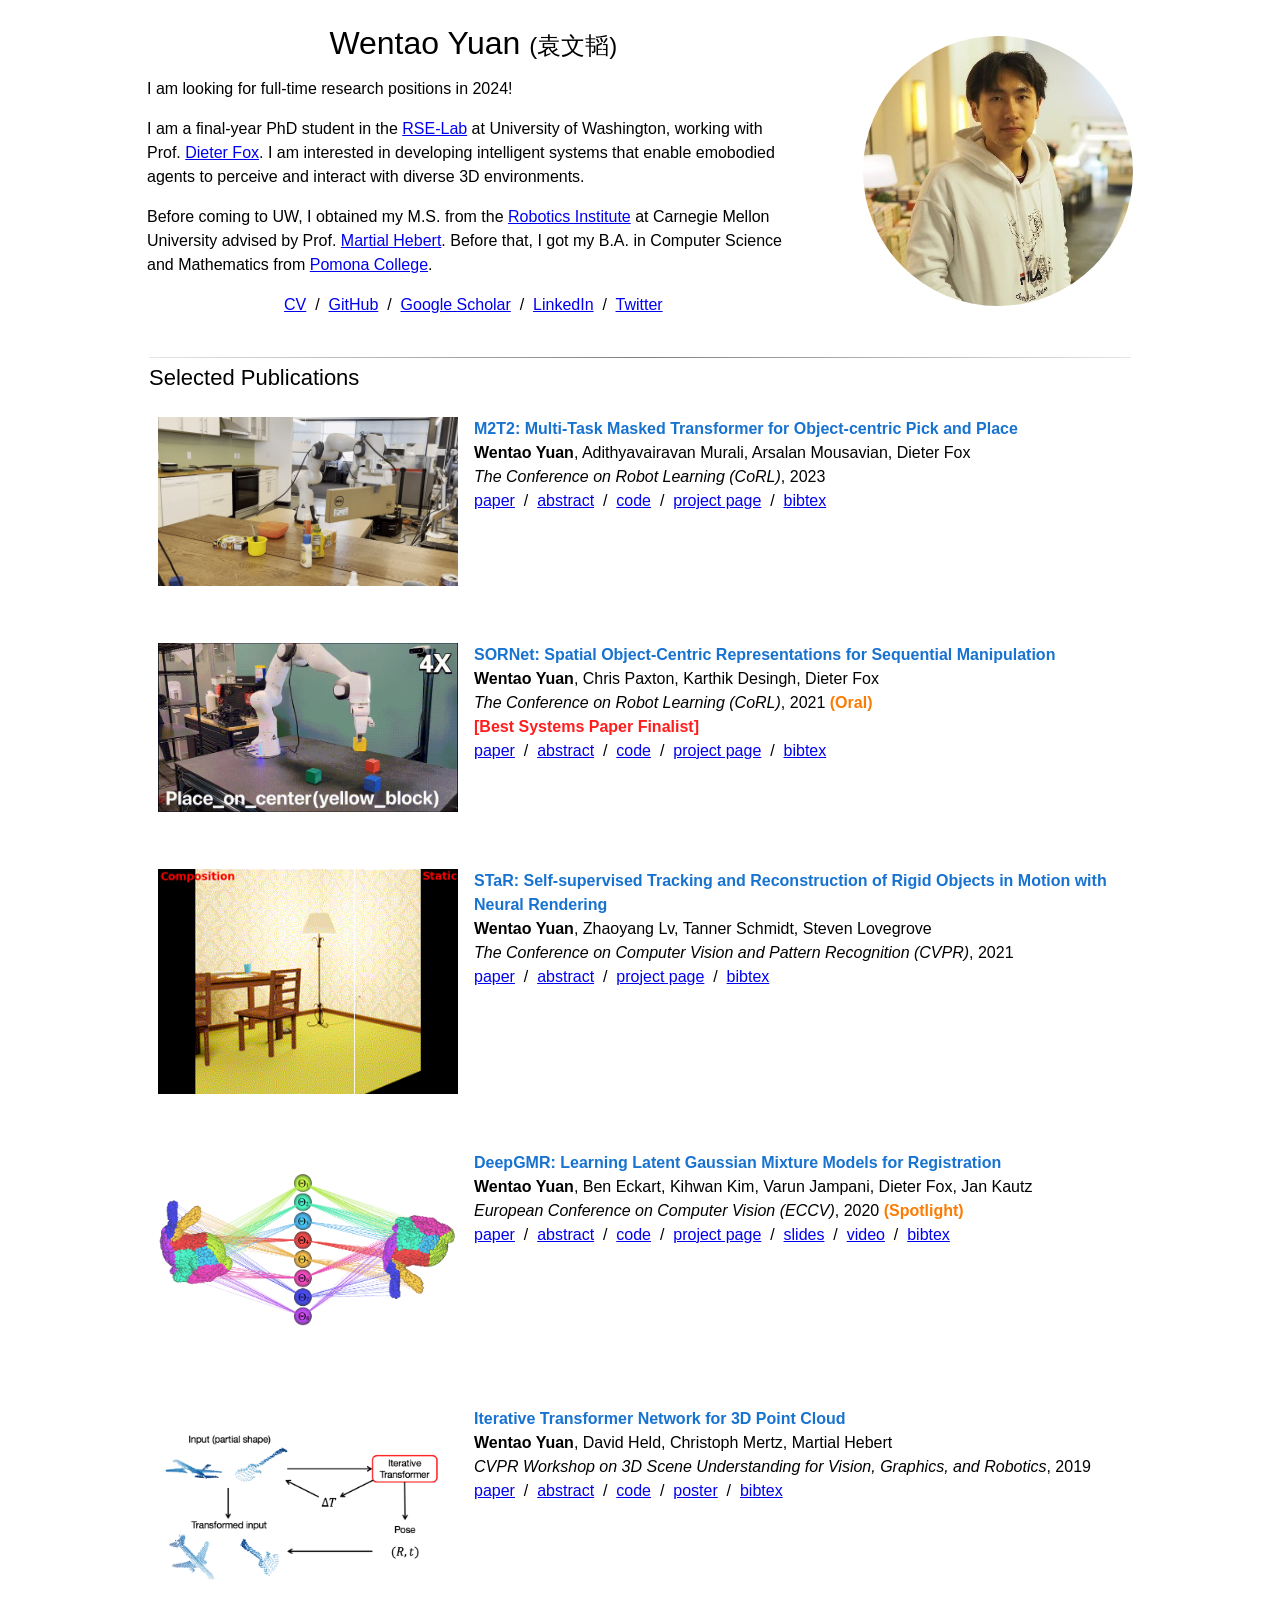
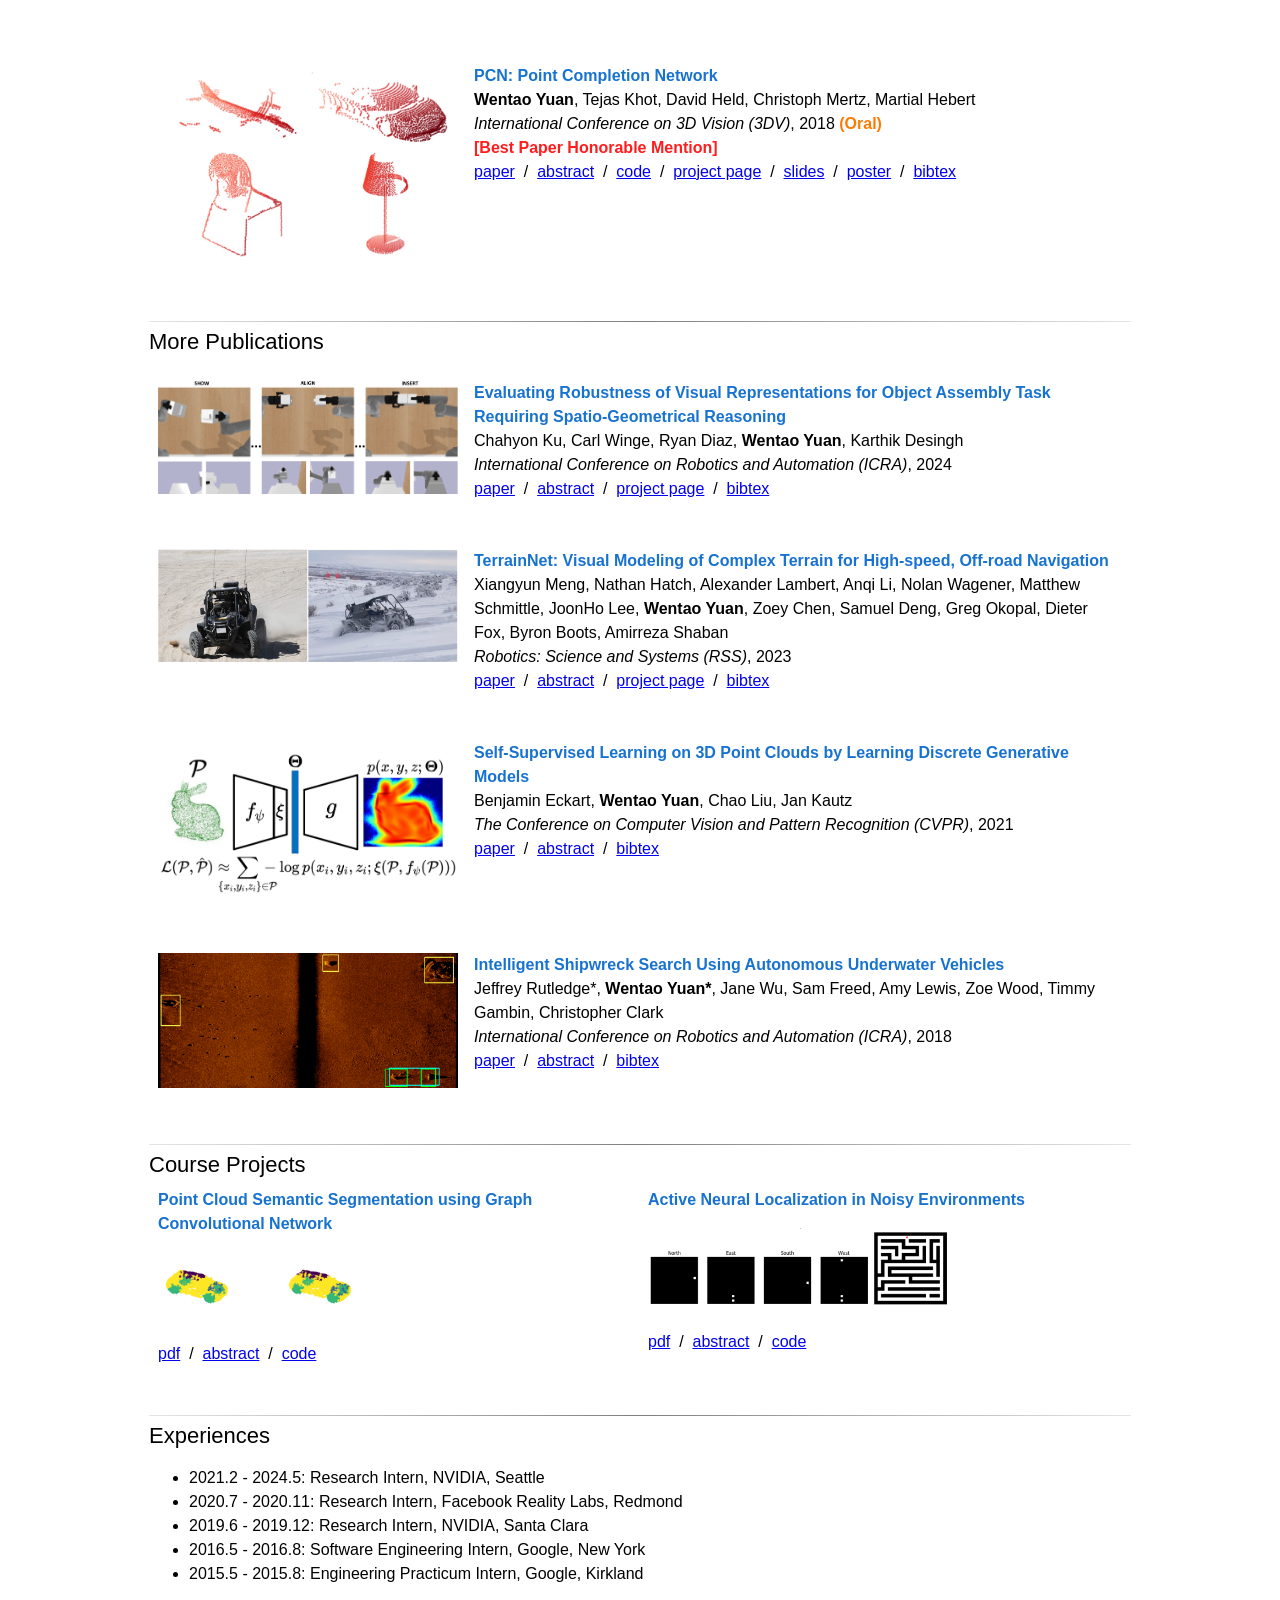
==== index.html @ 0fbdd5db "Add TerrainNet and ICRA 2024 paper. Update CV." ====
<!DOCTYPE html>

<!-- Global site tag (gtag.js) - Google Analytics -->
<script async src="https://www.googletagmanager.com/gtag/js?id=UA-120436611-3"></script>
<script>
  window.dataLayer = window.dataLayer || [];
  function gtag(){dataLayer.push(arguments);}
  gtag('js', new Date());

  gtag('config', 'UA-120436611-3');
</script>

<html>
  <script type="text/javascript" src="scripts/hideblock.js"></script>
  <head>
    <title>Wentao Yuan (&#34945;&#25991;&#38892;)</title>
    <link rel="stylesheet" type="text/css" href="style.css">
  </head>

  <body>
    <table width="100%" align="center" border="0" cellspacing="0" cellpadding="20">
      <tr>
        <td width=60%" align="left" valign="middle">
          <p align="center">
            <name>Wentao Yuan </name><cname>(&#34945;&#25991;&#38892;)</cname>
          </p>
          <p>I am looking for full-time research positions in 2024!</p>
          <p>I am a final-year PhD student in the <a href="https://rse-lab.cs.washington.edu">RSE-Lab</a> at University of Washington, working with Prof. <a href="https://homes.cs.washington.edu/~fox">Dieter Fox</a>. I am interested in developing intelligent systems that enable emobodied agents to perceive and interact with diverse 3D environments.</p>
          <p>Before coming to UW, I obtained my M.S. from the <a href="https://ri.cmu.edu">Robotics Institute</a> at Carnegie Mellon University advised by Prof. <a href="https://cs.cmu.edu/~hebert">Martial Hebert</a>. Before that, I got my B.A. in Computer Science and Mathematics from <a href="https://www.pomona.edu">Pomona College</a>.</p>
          <p align=center>
            <a href="documents/CV.pdf">CV</a> &nbsp/&nbsp
            <a href="https://github.com/wentaoyuan">GitHub</a> &nbsp/&nbsp
            <a href="https://scholar.google.com/citations?user=PZZZG6YAAAAJ&hl=en">Google Scholar</a> &nbsp/&nbsp
            <a href="https://linkedin.com/in/wentaoyuan">LinkedIn</a> &nbsp/&nbsp
            <a href="https://twitter.com/TonyWentaoYuan">Twitter</a>
          </p>
        </td>
        <td width="30%" align="right" class="image_container">
          <img src="images/profile.jpg" class="headshot" width=270>
          <!-- onmouseover="this.src='images/profile1.jpg';" onmouseout="this.src='images/profile0.jpg';" -->
        </td>
      </tr>
    </table>

    <table width="100%" align="center">
      <tr>
        <td>
          <hr>
          <heading>Selected Publications</heading>
          <table>
            <tr>
              <td width="25%" valign="top">
                <p><img src="images/m2t2.gif" width="300"></p>
              </td>
              <td width="75%" valign="top">
                <p>
                <papertitle>M2T2: Multi-Task Masked Transformer for Object-centric Pick and Place</papertitle><br>
                <strong>Wentao Yuan</strong>, Adithyavairavan Murali, Arsalan Mousavian, Dieter Fox<br>
                <em>The Conference on Robot Learning (CoRL)</em>, 2023<br>
                <a href="https://arxiv.org/abs/2311.00926">paper</a> &nbsp/&nbsp
                <a href="javascript:toggleblock('corl2023m2t2Abs')">abstract</a> &nbsp/&nbsp
                <a href="https://github.com/NVlabs/M2T2">code</a> &nbsp/&nbsp
                <a href="https://m2-t2.github.io">project page</a> &nbsp/&nbsp
                <a href="javascript:toggleblock('corl2023m2t2Bib')">bibtex</a>
                </p>
                <p><em id="corl2023m2t2Abs">
                  With the advent of large language models and large-scale robotic datasets, there has been tremendous progress in high-level decision-making for object manipulation. These generic models are able to interpret complex tasks using language commands, but they often have difficulties generalizing to out-of-distribution objects due to the inability of low-level action primitives. In contrast, existing task-specific models excel in low-level manipulation of unknown objects, but only work for a single type of action. To bridge this gap, we present M2T2, a single model that supplies different types of low-level actions that work robustly on arbitrary objects in cluttered scenes. M2T2 is a transformer model which reasons about contact points and predicts valid gripper poses for different action modes given a raw point cloud of the scene. Trained on a large-scale synthetic dataset with 128K scenes, M2T2 achieves zero-shot sim2real transfer on the real robot, outperforming the baseline system with state-of-the-art task-specific models by about 19% in overall performance and 37.5% in challenging scenes where the object needs to be re-oriented for collision-free placement. M2T2 also achieves state-of-the-art results on a subset of language conditioned tasks in RLBench.
                </em></p>
                <pre id="corl2023m2t2Bib">
                  @inproceedings{yuan2023m2t2,
                    title={M2T2: Multi-Task Masked Transformer for Object-centric Pick and Place},
                    author={Yuan, Wentao and Murali, Adithyavairavan and Mousavian, Arsalan and Fox, Dieter},
                    booktitle={7th Annual Conference on Robot Learning},
                    year={2023}
                  }
                </pre>
              </td>
              <script language="javascript" type="text/javascript" xml:space="preserve">
                hideblock('corl2023m2t2Abs');
                hideblock('corl2023m2t2Bib');
              </script>
            </tr>
          </table>
          <table>
            <tr>
              <td width="25%" valign="top">
                <p><img src="images/sornet.gif" width="300"></p>
              </td>
              <td width="75%" valign="top">
                <p>
                <papertitle>SORNet: Spatial Object-Centric Representations for Sequential Manipulation</papertitle><br>
                <strong>Wentao Yuan</strong>, Chris Paxton, Karthik Desingh, Dieter Fox<br>
                <em>The Conference on Robot Learning (CoRL)</em>, 2021 <highlight1>(Oral)</highlight1><br>
                <highlight2>[Best Systems Paper Finalist]</highlight2><br>
                <a href="https://arxiv.org/abs/2109.03891">paper</a> &nbsp/&nbsp
                <a href="javascript:toggleblock('corl2021sornetAbs')">abstract</a> &nbsp/&nbsp
                <a href="https://github.com/wentaoyuan/sornet">code</a> &nbsp/&nbsp
                <a href="https://wentaoyuan.github.io/sornet">project page</a> &nbsp/&nbsp
                <a href="javascript:toggleblock('corl2021sornetBib')">bibtex</a>
                </p>
                <p><em id="corl2021sornetAbs">
                  Sequential manipulation tasks require a robot to perceive the state of an environment and plan a sequence of actions leading to a desired goal state, where the ability to reason about spatial relationships among object entities from raw sensor inputs is crucial. Prior works relying on explicit state estimation or end-to-end learning struggle with novel objects. 
                </em></p>
                <pre id="corl2021sornetBib">
                  @inproceedings{yuan2021sornet,
                    title={SORNet: Spatial Object-Centric Representations for Sequential Manipulation},
                    author={Wentao Yuan and Chris Paxton and Karthik Desingh and Dieter Fox},
                    booktitle={5th Annual Conference on Robot Learning},
                    year={2021},
                    url={https://openreview.net/forum?id=mOLu2rODIJF}
                  }
                </pre>
              </td>
              <script language="javascript" type="text/javascript" xml:space="preserve">
                hideblock('corl2021sornetAbs');
                hideblock('corl2021sornetBib');
              </script>
            </tr>
          </table>
          <table>
            <tr>
              <td width="25%" valign="top">
                <p><img src="images/star.gif" width="300"></p>
              </td>
              <td width="75%" valign="top">
                <p>
                <papertitle>STaR: Self-supervised Tracking and Reconstruction of Rigid Objects in Motion with Neural Rendering</papertitle><br>
                <strong>Wentao Yuan</strong>, Zhaoyang Lv, Tanner Schmidt, Steven Lovegrove<br>
                <em>The Conference on Computer Vision and Pattern Recognition (CVPR)</em>, 2021<br>
                <a href="https://arxiv.org/abs/2101.01602">paper</a> &nbsp/&nbsp
                <a href="javascript:toggleblock('cvpr2021starAbs')">abstract</a> &nbsp/&nbsp
                <a href="https://wentaoyuan.github.io/star">project page</a> &nbsp/&nbsp
                <a href="javascript:toggleblock('cvpr2021starBib')">bibtex</a>
                </p>
                <p><em id="cvpr2021starAbs">
                  We present STaR, a novel method that performs Self-supervised Tracking and Reconstruction of dynamic scenes with rigid motion from multi-view RGB videos without any manual annotation. Recent work has shown that neural networks are surprisingly effective at the task of compressing many views of a scene into a learned function which maps from a viewing ray to an observed radiance value via volume rendering. Unfortunately, these methods lose all their predictive power once any object in the scene has moved. In this work, we explicitly model rigid motion of objects in the context of neural representations of radiance fields. We show that without any additional human specified supervision, we can reconstruct a dynamic scene with a single rigid object in motion by simultaneously decomposing it into its two constituent parts and encoding each with its own neural representation. We achieve this by jointly optimizing the parameters of two neural radiance fields and a set of rigid poses which align the two fields at each frame. On both synthetic and real world datasets, we demonstrate that our method can render photorealistic novel views, where novelty is measured on both spatial and temporal axes. Our factored representation furthermore enables animation of unseen object motion.
                </em></p>
                <pre id="cvpr2021starBib">
                  @inproceedings{yuan2021star,
                    title={STaR: Self-supervised Tracking and Reconstruction of Rigid Objects in Motion with Neural Rendering},
                    author={Yuan, Wentao and Lv, Zhaoyang and Schmidt, Tanner and Lovegrove, Steven},
                    booktitle={Proceedings of the IEEE/CVF Conference on Computer Vision and Pattern Recognition},
                    pages={13144--13152},
                    year={2021}
                  }
                </pre>
              </td>
              <script language="javascript" type="text/javascript" xml:space="preserve">
                hideblock('cvpr2021starAbs');
                hideblock('cvpr2021starBib');
              </script>
            </tr>
          </table>
          <table>
            <tr>
              <td width="25%" valign="top">
                <p><img src="images/deepgmr.png" width="300"></p>
              </td>
              <td width="75%" valign="top">
                <p>
                <papertitle>DeepGMR: Learning Latent Gaussian Mixture Models for Registration</papertitle><br>
                <strong>Wentao Yuan</strong>, Ben Eckart, Kihwan Kim, Varun Jampani, Dieter Fox, Jan Kautz<br>
                <em>European Conference on Computer Vision (ECCV)</em>, 2020 <highlight1>(Spotlight)</highlight1><br>
                <a href="https://arxiv.org/abs/2008.09088">paper</a> &nbsp/&nbsp
                <a href="javascript:toggleblock('eccv2020deepgmrAbs')">abstract</a> &nbsp/&nbsp
                <a href="https://github.com/wentaoyuan/deepgmr">code</a> &nbsp/&nbsp
                <a href="https://wentaoyuan.github.io/deepgmr">project page</a> &nbsp/&nbsp
                <a href="documents/deepgmr_slides.pdf">slides</a> &nbsp/&nbsp
                <a href="https://youtu.be/xlUywtzDjOQ">video</a> &nbsp/&nbsp
                <a href="javascript:toggleblock('eccv2020deepgmrBib')">bibtex</a>
                </p>
                <p><em id="eccv2020deepgmrAbs">
                  Point cloud registration is a fundamental problem in 3D computer vision, graphics and robotics. For the last few decades, existing registration algorithms have struggled in situations with large transformations, noise, and time constraints. In this paper, we introduce Deep Gaussian Mixture Registration (DeepGMR), the first learning-based registration method that explicitly leverages a probabilistic registration paradigm by formulating registration as the minimization of KL-divergence between two probability distributions modeled as mixtures of Gaussians. We design a neural network that extracts pose-invariant correspondences between raw point clouds and Gaussian Mixture Model (GMM) parameters and two differentiable compute blocks that recover the optimal transformation from matched GMM parameters. This construction allows the network learn an SE(3)-invariant feature space, producing a global registration method that is real-time, generalizable, and robust to noise. Across synthetic and real-world data, our proposed method shows favorable performance when compared with state-of-the-art geometry-based and learning-based registration methods.
                </em></p>
                <pre id="eccv2020deepgmrBib">
                  @inproceedings{yuan2020deepgmr,
                    title={Deepgmr: Learning latent gaussian mixture models for registration},
                    author={Yuan, Wentao and Eckart, Benjamin and Kim, Kihwan and Jampani, Varun and Fox, Dieter and Kautz, Jan},
                    booktitle={European Conference on Computer Vision},
                    pages={733--750},
                    year={2020},
                    organization={Springer}
                  }
                </pre>
              </td>
              <script language="javascript" type="text/javascript" xml:space="preserve">
                hideblock('eccv2020deepgmrAbs');
                hideblock('eccv2020deepgmrBib');
              </script>
            </tr>
          </table>
          <table>
            <tr>
              <td width="25%" valign="top">
                <p><img src="images/it-net.png" width="300"></p>
              </td>
              <td width="75%" valign="top">
                <p>
                <papertitle>Iterative Transformer Network for 3D Point Cloud</papertitle><br>
                <strong>Wentao Yuan</strong>, David Held, Christoph Mertz, Martial Hebert<br>
                <em>CVPR Workshop on 3D Scene Understanding for Vision, Graphics, and Robotics</em>, 2019<br>
                <a href="https://arxiv.org/abs/1811.11209">paper</a> &nbsp/&nbsp
                <a href="javascript:toggleblock('cvpr19itnetAbs')">abstract</a> &nbsp/&nbsp
                <a href="https://github.com/wentaoyuan/it-net">code</a> &nbsp/&nbsp
                <a href="https://drive.google.com/open?id=1ZfFEoUfRHslroKGq3NoI7yJeunjicPUB">poster</a> &nbsp/&nbsp
                <a href="javascript:toggleblock('cvpr19itnetBib')">bibtex</a>
                </p>
                <p><em id="cvpr19itnetAbs">
                  3D point cloud is an efficient and flexible representation of 3D structures. Recently, neural networks operating on point clouds have shown superior performance on 3D understanding tasks such as shape classification and part segmentation. However, performance on such tasks is evaluated on complete shapes aligned in a canonical frame, while real world 3D data are partial and unaligned. A key challenge in learning from partial, unaligned point cloud data is to learn features that are invariant or equivariant with respect to geometric transformations. To address this challenge, we propose the Iterative Transformer Network (IT-Net), a network module that canonicalizes the pose of a partial object with a series of 3D rigid transformations predicted in an iterative fashion. We demonstrate the efficacy of IT-Net as an anytime pose estimator from partial point clouds without using complete object models. Further, we show that IT-Net achieves superior performance over alternative 3D transformer networks on various tasks, such as partial shape classification and object part segmentation.
                </em></p>
                <pre id="cvpr19itnetBib">
                  @article{yuan2018iterative,
                    title={Iterative Transformer Network for 3D Point Cloud},
                    author={Yuan, Wentao and Held, David and Mertz, Christoph and Hebert, Martial},
                    journal={arXiv preprint arXiv:1811.11209},
                    year={2018}
                  }
                </pre>
              </td>
              <script language="javascript" type="text/javascript" xml:space="preserve">
                hideblock('cvpr19itnetAbs');
                hideblock('cvpr19itnetBib');
              </script>
            </tr>
          </table>
          <table>
            <tr>
              <td width="25%" valign="top">
                <p><img src="images/pcn1.jpg" width="300" onmouseover="this.src='images/pcn2.jpg';" onmouseout="this.src='images/pcn1.jpg';"></p>
              </td>
              <td width="75%" valign="top">
                <p>
                <papertitle>PCN: Point Completion Network</papertitle><br>
                <strong>Wentao Yuan</strong>, Tejas Khot, David Held, Christoph Mertz, Martial Hebert<br>
                <em>International Conference on 3D Vision (3DV)</em>, 2018 <highlight1>(Oral)</highlight1><br>
                <highlight2>[Best Paper Honorable Mention]</highlight2><br>
                <a href="https://arxiv.org/abs/1808.00671">paper</a> &nbsp/&nbsp
                <a href="javascript:toggleblock('3dv18pcnAbs')">abstract</a> &nbsp/&nbsp
                <a href="https://github.com/wentaoyuan/pcn">code</a> &nbsp/&nbsp
                <a href="https://wentaoyuan.github.io/pcn">project page</a> &nbsp/&nbsp
                <a href="https://drive.google.com/open?id=1fRVUOp5rTT-Q5JdxKKB4-zB5mW1Oa2AW">slides</a> &nbsp/&nbsp
                <a href="https://drive.google.com/open?id=14K6zTdLpLxzrkynHWyfQefmJ-YnBbo_s">poster</a> &nbsp/&nbsp
                <a href="javascript:toggleblock('3dv18pcnBib')">bibtex</a>
                </p>
                <p><em id="3dv18pcnAbs">
                  Shape completion, the problem of estimating the complete geometry of objects from partial observations, lies at the core of many vision and robotics applications. In this work, we propose Point Completion Network (PCN), a novel learning-based approach for shape completion. Unlike existing shape completion methods, PCN directly operates on raw point clouds without any structural assumption (e.g. symmetry) or annotation (e.g. semantic class) about the underlying shape. It features a decoder design that enables the generation of fine-grained completions while maintaining a small number of parameters. Our experiments show that PCN produces dense, complete point clouds with realistic structures in the missing regions on inputs with various levels of incompleteness and noise, including cars from LiDAR scans in the KITTI dataset.
                </em></p>
                <pre id="3dv18pcnBib">
                  @inproceedings{yuan2018pcn,
                    title={PCN: Point Completion Network},
                    author={Yuan, Wentao and Khot, Tejas and Held, David and Mertz, Christoph and Hebert, Martial},
                    booktitle={2018 International Conference on 3D Vision (3DV)},
                    pages={728--737},
                    year={2018},
                    organization={IEEE}
                  }
                </pre>
              </td>
              <script language="javascript" type="text/javascript" xml:space="preserve">
                hideblock('3dv18pcnAbs');
                hideblock('3dv18pcnBib');
              </script>
            </tr>
          </table>
        </td>
      </tr>

      <tr>
        <td>
          <hr>
          <heading>More Publications</heading>
          <table>
            <tr>
              <td width="25%" valign="top">
                <p><img src="images/peg-in-hole.png" width="300"></p>
              </td>
              <td width="75%" valign="top">
                <p>
                <papertitle>Evaluating Robustness of Visual Representations for Object Assembly Task Requiring Spatio-Geometrical Reasoning</papertitle><br>
                Chahyon Ku, Carl Winge, Ryan Diaz, <strong>Wentao Yuan</strong>, Karthik Desingh<br>
                <em>International Conference on Robotics and Automation (ICRA)</em>, 2024<br>
                <a href="https://arxiv.org/abs/2310.09943">paper</a> &nbsp/&nbsp
                <a href="javascript:toggleblock('icra2024evalAbs')">abstract</a> &nbsp/&nbsp
                <a href="https://sites.google.com/view/geometric-peg-in-hole">project page</a> &nbsp/&nbsp
                <a href="javascript:toggleblock('icra2024evalBib')">bibtex</a>
                </p>
                <p><em id="icra2024evalAbs">
                  This paper primarily focuses on evaluating and benchmarking the robustness of visual representations in the context of object assembly tasks. Specifically, it investigates the alignment and insertion of objects with geometrical extrusions and intrusions, commonly referred to as a peg-in-hole task. The accuracy required to detect and orient the peg and the hole geometry in SE(3) space for successful assembly poses significant challenges. Addressing this, we employ a general framework in visuomotor policy learning that utilizes visual pretraining models as vision encoders. Our study investigates the robustness of this framework when applied to a dual-arm manipulation setup, specifically to the grasp variations. Our quantitative analysis shows that existing pretrained models fail to capture the essential visual features necessary for this task. However, a visual encoder trained from scratch consistently outperforms the frozen pretrained models. Moreover, we discuss rotation representations and associated loss functions that substantially improve policy learning. We present a novel task scenario designed to evaluate the progress in visuomotor policy learning, with a specific focus on improving the robustness of intricate assembly tasks that require both geometrical and spatial reasoning.
                </em></p>
                <pre id="icra2024evalBib">
                  @inproceedings{ku2024evaluating,
                    title={Evaluating Robustness of Visual Representations for Object Assembly Task Requiring Spatio-Geometrical Reasoning},
                    author={Ku, Chahyon and Winge, Carl and Diaz, Ryan and Yuan, Wentao and Desingh, Karthik},
                    booktitle={2024 IEEE International Conference on Robotics and Automation (ICRA)},
                    year={2024},
                    organization={IEEE}
                  }
                </pre>
              </td>
              <script language="javascript" type="text/javascript" xml:space="preserve">
                hideblock('icra2024evalAbs');
                hideblock('icra2024evalBib');
              </script>
            </tr>
            <tr>
              <td width="25%" valign="top">
                <p><img src="images/racer.png" width="300"></p>
              </td>
              <td width="75%" valign="top">
                <p>
                <papertitle>TerrainNet: Visual Modeling of Complex Terrain for High-speed, Off-road Navigation</papertitle><br>
                Xiangyun Meng, Nathan Hatch, Alexander Lambert, Anqi Li, Nolan Wagener, Matthew Schmittle, JoonHo Lee, <strong>Wentao Yuan</strong>, Zoey Chen, Samuel Deng, Greg Okopal, Dieter Fox, Byron Boots, Amirreza Shaban<br>
                <em>Robotics: Science and Systems (RSS)</em>, 2023<br>
                <a href="https://arxiv.org/abs/2303.15771">paper</a> &nbsp/&nbsp
                <a href="javascript:toggleblock('rss2023terrainAbs')">abstract</a> &nbsp/&nbsp
                <a href="https://sites.google.com/view/visual-terrain-modeling">project page</a> &nbsp/&nbsp
                <a href="javascript:toggleblock('rss2023terrainBib')">bibtex</a>
                </p>
                <p><em id="rss2023terrainAbs">
                  Effective use of camera-based vision systems is essential for robust performance in autonomous off-road driving, particularly in the high-speed regime. Despite success in structured, on-road settings, current end-to-end approaches for scene prediction have yet to be successfully adapted for complex outdoor terrain. To this end, we present TerrainNet, a vision-based terrain perception system for semantic and geometric terrain prediction for aggressive, off-road navigation. The approach relies on several key insights and practical considerations for achieving reliable terrain modeling. The network includes a multi-headed output representation to capture fine- and coarse-grained terrain features necessary for estimating traversability. Accurate depth estimation is achieved using self-supervised depth completion with multi-view RGB and stereo inputs. Requirements for real-time performance and fast inference speeds are met using efficient, learned image feature projections. Furthermore, the model is trained on a large-scale, real-world off-road dataset collected across a variety of diverse outdoor environments. We show how TerrainNet can also be used for costmap prediction and provide a detailed framework for integration into a planning module. We demonstrate the performance of TerrainNet through extensive comparison to current state-of-the-art baselines for camera-only scene prediction. Finally, we showcase the effectiveness of integrating TerrainNet within a complete autonomous-driving stack by conducting a real-world vehicle test in a challenging off-road scenario.
                </em></p>
                <pre id="rss2023terrainBib">
                  @inproceedings{meng2023terrainnet,
                    title={Terrainnet: Visual modeling of complex terrain for high-speed, off-road navigation},
                    author={Meng, Xiangyun and Hatch, Nathan and Lambert, Alexander and Li, Anqi and Wagener, Nolan and Schmittle, Matthew and Lee, JoonHo and Yuan, Wentao and Chen, Zoey and Deng, Samuel and others},
                    booktitle={Robotics: Science and Systems},
                    year={2023}
                  }
                </pre>
              </td>
              <script language="javascript" type="text/javascript" xml:space="preserve">
                hideblock('rss2023terrainAbs');
                hideblock('rss2023terrainBib');
              </script>
            </tr>
            <tr>
              <td width="25%" valign="top">
                <p><img src="images/ssl3d.png" width="300"></p>
              </td>
              <td width="75%" valign="top">
                <p>
                <papertitle>Self-Supervised Learning on 3D Point Clouds by Learning Discrete Generative Models</papertitle><br>
                Benjamin Eckart, <strong>Wentao Yuan</strong>, Chao Liu, Jan Kautz<br>
                <em>The Conference on Computer Vision and Pattern Recognition (CVPR)</em>, 2021<br>
                <a href="https://openaccess.thecvf.com/content/CVPR2021/papers/Eckart_Self-Supervised_Learning_on_3D_Point_Clouds_by_Learning_Discrete_Generative_CVPR_2021_paper.pdf">paper</a> &nbsp/&nbsp
                <a href="javascript:toggleblock('cvpr2021ssl3dAbs')">abstract</a> &nbsp/&nbsp
                <a href="javascript:toggleblock('cvpr2021ssl3dBib')">bibtex</a>
                </p>
                <p><em id="cvpr2021ssl3dAbs">
                  While recent pre-training tasks on 2D images have proven very successful for transfer learning, pre-training for 3D data remains challenging. In this work, we introduce a general method for 3D self-supervised representation learning that 1) remains agnostic to the underlying neural network architecture, and 2) specifically leverages the geometric nature of 3D point cloud data. The proposed task softly segments 3D points into a discrete number of geometric partitions. A self-supervised loss is formed under the interpretation that these soft partitions implicitly parameterize a latent Gaussian Mixture Model (GMM), and that this generative model establishes a data likelihood function. Our pretext task can therefore be viewed in terms of an encoder-decoder paradigm that squeezes learned representations through an implicitly defined parametric discrete generative model bottleneck. We show that any existing neural network architecture designed for supervised point cloud segmentation can be repurposed for the proposed unsupervised pretext task. By maximizing data likelihood with respect to the soft partitions formed by the unsupervised point-wise segmentation network, learned representations are encouraged to contain compositionally rich geometric information. In tests, we show that our method naturally induces semantic separation in feature space, resulting in state-of-the-art performance on downstream applications like model classification and semantic segmentation.
                </em></p>
                <pre id="cvpr2021ssl3dBib">
                  @inproceedings{eckart2021self,
                    title={Self-Supervised Learning on 3D Point Clouds by Learning Discrete Generative Models},
                    author={Eckart, Benjamin and Yuan, Wentao and Liu, Chao and Kautz, Jan},
                    booktitle={Proceedings of the IEEE/CVF Conference on Computer Vision and Pattern Recognition},
                    pages={8248--8257},
                    year={2021}
                  }
                </pre>
              </td>
              <script language="javascript" type="text/javascript" xml:space="preserve">
                hideblock('cvpr2021ssl3dAbs');
                hideblock('cvpr2021ssl3dBib');
              </script>
            </tr>
            <tr>
              <td width="25%" valign="top">
                <p><img src="images/shipwreck.png" width="300"></p>
              </td>
              <td width="75%" valign="top">
                <p>
                <papertitle>Intelligent Shipwreck Search Using Autonomous Underwater Vehicles</papertitle><br>
                Jeffrey Rutledge*, <strong>Wentao Yuan*</strong>, Jane Wu, Sam Freed, Amy Lewis, Zoe Wood, Timmy Gambin, Christopher Clark<br>
                <em>International Conference on Robotics and Automation (ICRA)</em>, 2018<br>
                <a href="https://www.lair.hmc.edu/s/icra_2018_rutledge.pdf">paper</a> &nbsp/&nbsp
                <a href="javascript:toggleblock('icra18shipAbs')">abstract</a> &nbsp/&nbsp
                <a href="javascript:toggleblock('icra18shipBib')">bibtex</a>
                </p>
                <p><em id="icra18shipAbs">
                  This paper presents an autonomous robot system that is designed to autonomously search for and geo-localize potential underwater archaeological sites. The system, based on Autonomous Underwater Vehicles, invokes a multi-step pipeline. First, the AUV constructs a high altitude scan over a large area to collect low-resolution side scan sonar data. Second, image processing software is employed to automatically detect and identify potential sites of interest. Third, a ranking algorithm assigns importance scores to each site. Fourth, an AUV path planner is used to plan a time-limited path that visits sites with a high importance at a low altitude to acquire high-resolution sonar data. Last, the AUV is deployed to follow this path. This system was implemented and evaluated during an archaeological survey located along the coast of Malta. These experiments demonstrated that the system is able to identify valuable archaeological sites accurately and efficiently in a large previously unsurveyed area. Also, the planned missions led to the discovery of a historical plane wreck whose location was previously unknown.
                </em></p>
                <pre id="icra18shipBib">
                  @inproceedings{rutledge2018intelligent,
                    title={Intelligent Shipwreck Search Using Autonomous Underwater Vehicles},
                    author={Rutledge, Jeffrey and Yuan, Wentao and Wu, Jane and Freed, Sam and Lewis, Amy and Wood, Zo{\"e} and Gambin, Timmy and Clark, Christopher},
                    booktitle={2018 IEEE International Conference on Robotics and Automation (ICRA)},
                    pages={1--8},
                    year={2018},
                    organization={IEEE}
                  }
                </pre>
              </td>
              <script language="javascript" type="text/javascript" xml:space="preserve">
                hideblock('icra18shipAbs');
                hideblock('icra18shipBib');
              </script>
            </tr>
          </table>
        </td>
      </tr>

      <tr>
        <td>
          <hr>
          <heading>Course Projects</heading>
          <table>
            <tr>
              <td width="50%" valign="top">
                <papertitle>Point Cloud Semantic Segmentation using Graph Convolutional Network</papertitle></br>
                <p><img src="images/segmentation.png" width="200"></p>
                <p>
                <a href="documents/gcn.pdf">pdf</a> &nbsp/&nbsp
                <a href="javascript:toggleblock('seggcn')">abstract</a> &nbsp/&nbsp
                <a href="https://github.com/wentaoyuan/pcd_seg">code</a> 
                </p>
                <p><em id="seggcn">
                  We explore a new way of converting point clouds to a representation suitable for deep learning, without destroying any geometric information. Specifically, we connect neighbouring points in a point cloud to form an undirected graph. Although graphs lack the translational-invariant structure just as point clouds, there has been a line of work  that extends CNNs to graphs by defining convolution in the spectral domain. The aim of this project is to investigate the effectiveness of these spectral CNNs on the task of point cloud semantic segmentation.
                </em></p>
              </td>
              <td width="50%" valign="top">
                <papertitle>Active Neural Localization in Noisy Environments</papertitle></br>
                <p><img src="images/localization.png" width="300"></p>
                <p>
                <a href="documents/neural_loc.pdf">pdf</a> &nbsp/&nbsp
                <a href="javascript:toggleblock('nloc')">abstract</a> &nbsp/&nbsp
                <a href="https://github.com/wentaoyuan/neural-localization">code</a> 
                </p>
                <p><em id="nloc">
                  Localization, the problem of estimating the location of the robot given a map and a sequence of observations, is a fundamental problems in mobile robotics. Most traditional localization methods are passive, i.e. the robot does not have the ability to adjust its action based on its observations. The recently proposed active neural localization algorighm combines deep neural networks with Bayes filter to perform efficient active localization. In this project, we seek to extend active neural localization in noisy environments, where Gaussian noises are added to both the position and the observation of the agent. A series of experiments show that our active localization method outperforms passive localization methods in both noiseless and noisy environments.
                </em></p>
              </td>
              <script language="javascript" type="text/javascript">
                hideblock('seggcn');
                hideblock('nloc');
              </script>
            </tr>
          </table>
        </td>
      </tr>

      <tr>
        <td>
          <hr>
          <heading>Experiences</heading>
          <ul>
            <li>2021.2 - 2024.5: Research Intern, NVIDIA, Seattle</li>
            <li>2020.7 - 2020.11: Research Intern, Facebook Reality Labs, Redmond</li>
            <li>2019.6 - 2019.12: Research Intern, NVIDIA, Santa Clara</li>
            <li>2016.5 - 2016.8: Software Engineering Intern, Google, New York</li>
            <li>2015.5 - 2015.8: Engineering Practicum Intern, Google, Kirkland</li>
          </ul>
        </td>
      </tr>

      <!-- <tr>
        <td>
          <hr>
          <heading>Personal</heading>
          <p>I enjoy singing, playing guitar and soccer. I am also a PADI AOW Diver.</p>
        </td>
      </tr> -->
    </table>
  </body>
</html>
---- style.css ----
table {max-width:1000px}
td {padding:7px}
td div {padding:7px}

body,
td,
th,
tr,
p,
a {
    font-family: 'HelveticaNeue-Light', 'Lucida Grande', 'Hiragino Sans GB', sans-serif;
    font-weight:400;
    font-size:16px;
    margin-left: auto;
    margin-right: auto;
    line-height: 150%;
}

hr {
    border: 0;
    height: 1px;
    background-image: linear-gradient(to right, rgba(0, 0, 0, 0.1), rgba(0, 0, 0, 0.5), rgba(0, 0, 0, 0.1));
}

pre {
    white-space: pre-line;
}

.headshot {
    border-radius: 50%;
}

name {
    font-size: 32px;
    font-weight:500;
}

cname {
    font-size: 24px;
    font-weight:400;
}

heading {
    font-size: 22px;
    font-weight:500;
}

papertitle {
    font-weight: 700;
    color: #1772d0;
}

highlight1 {
    font-weight: 700;
    color: #fb7c05;
}

highlight2 {
    font-weight: 700;
    color: #ff1d1d;
}
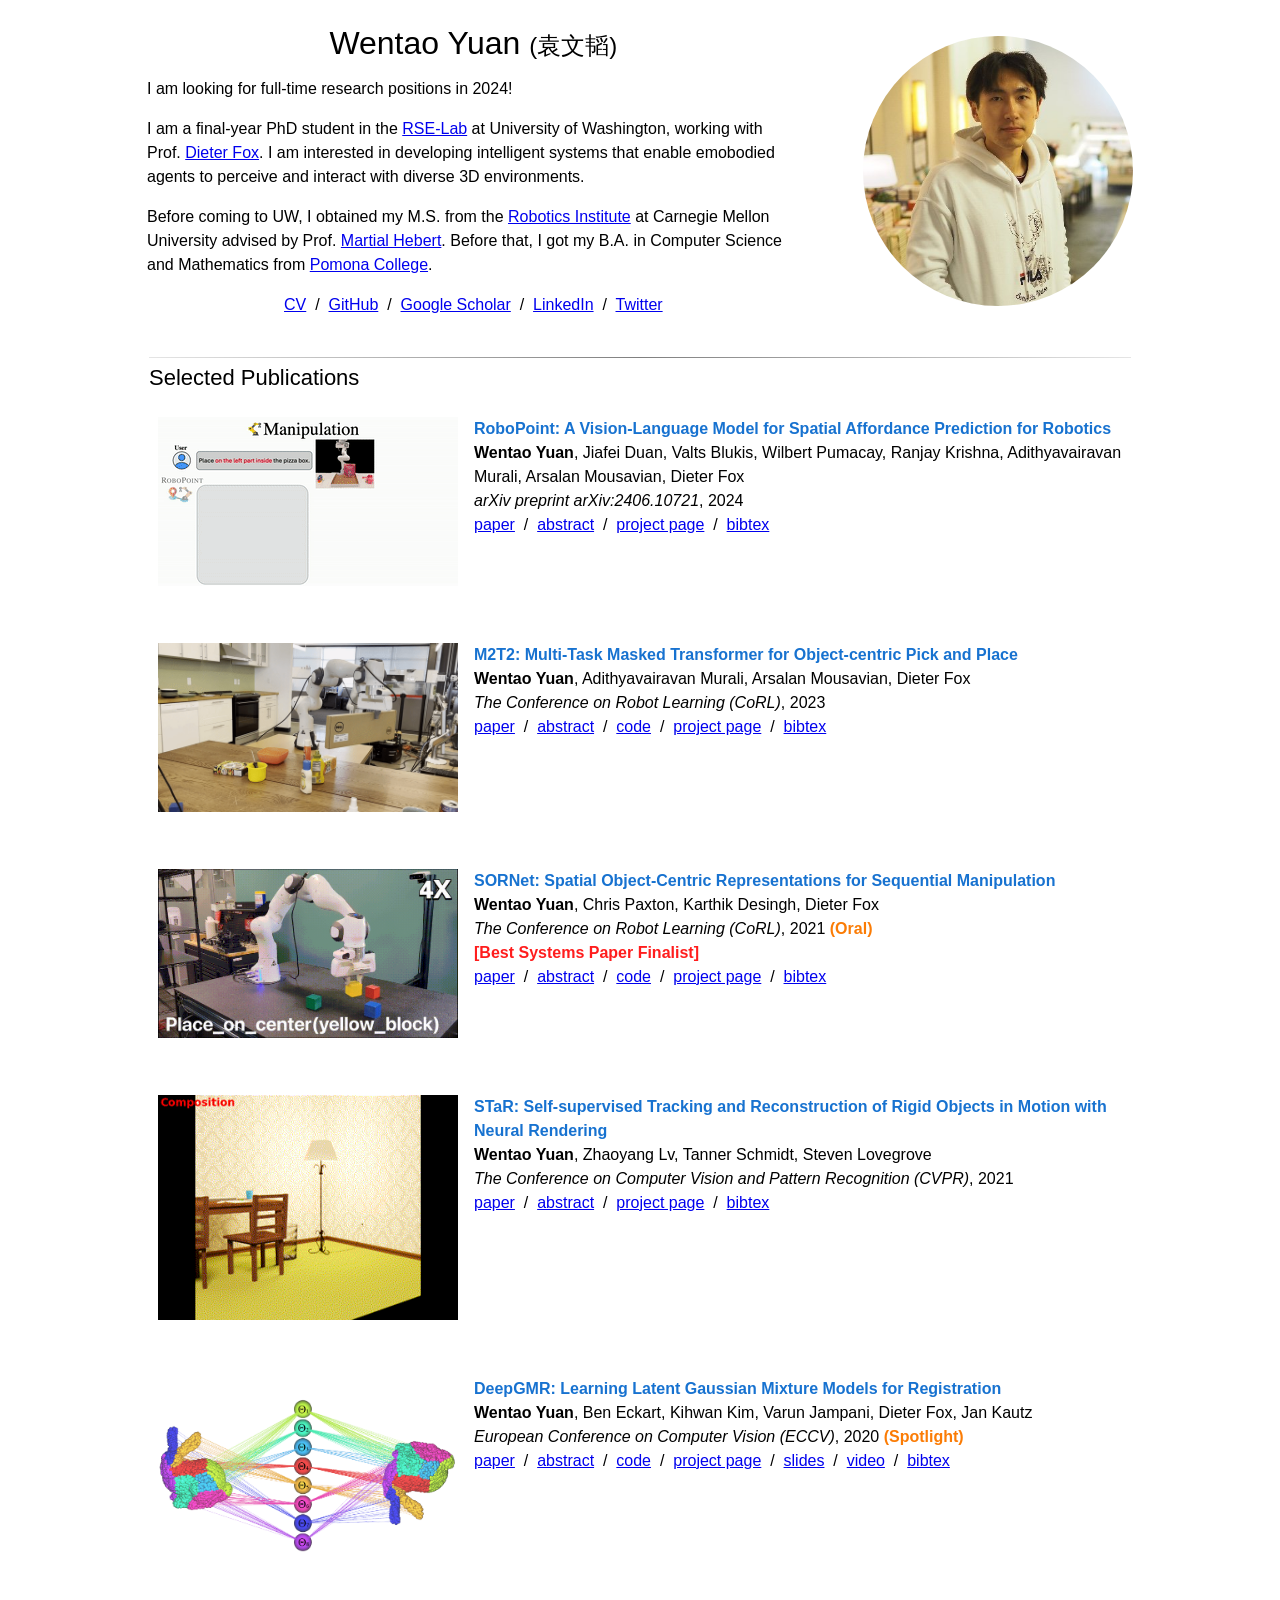
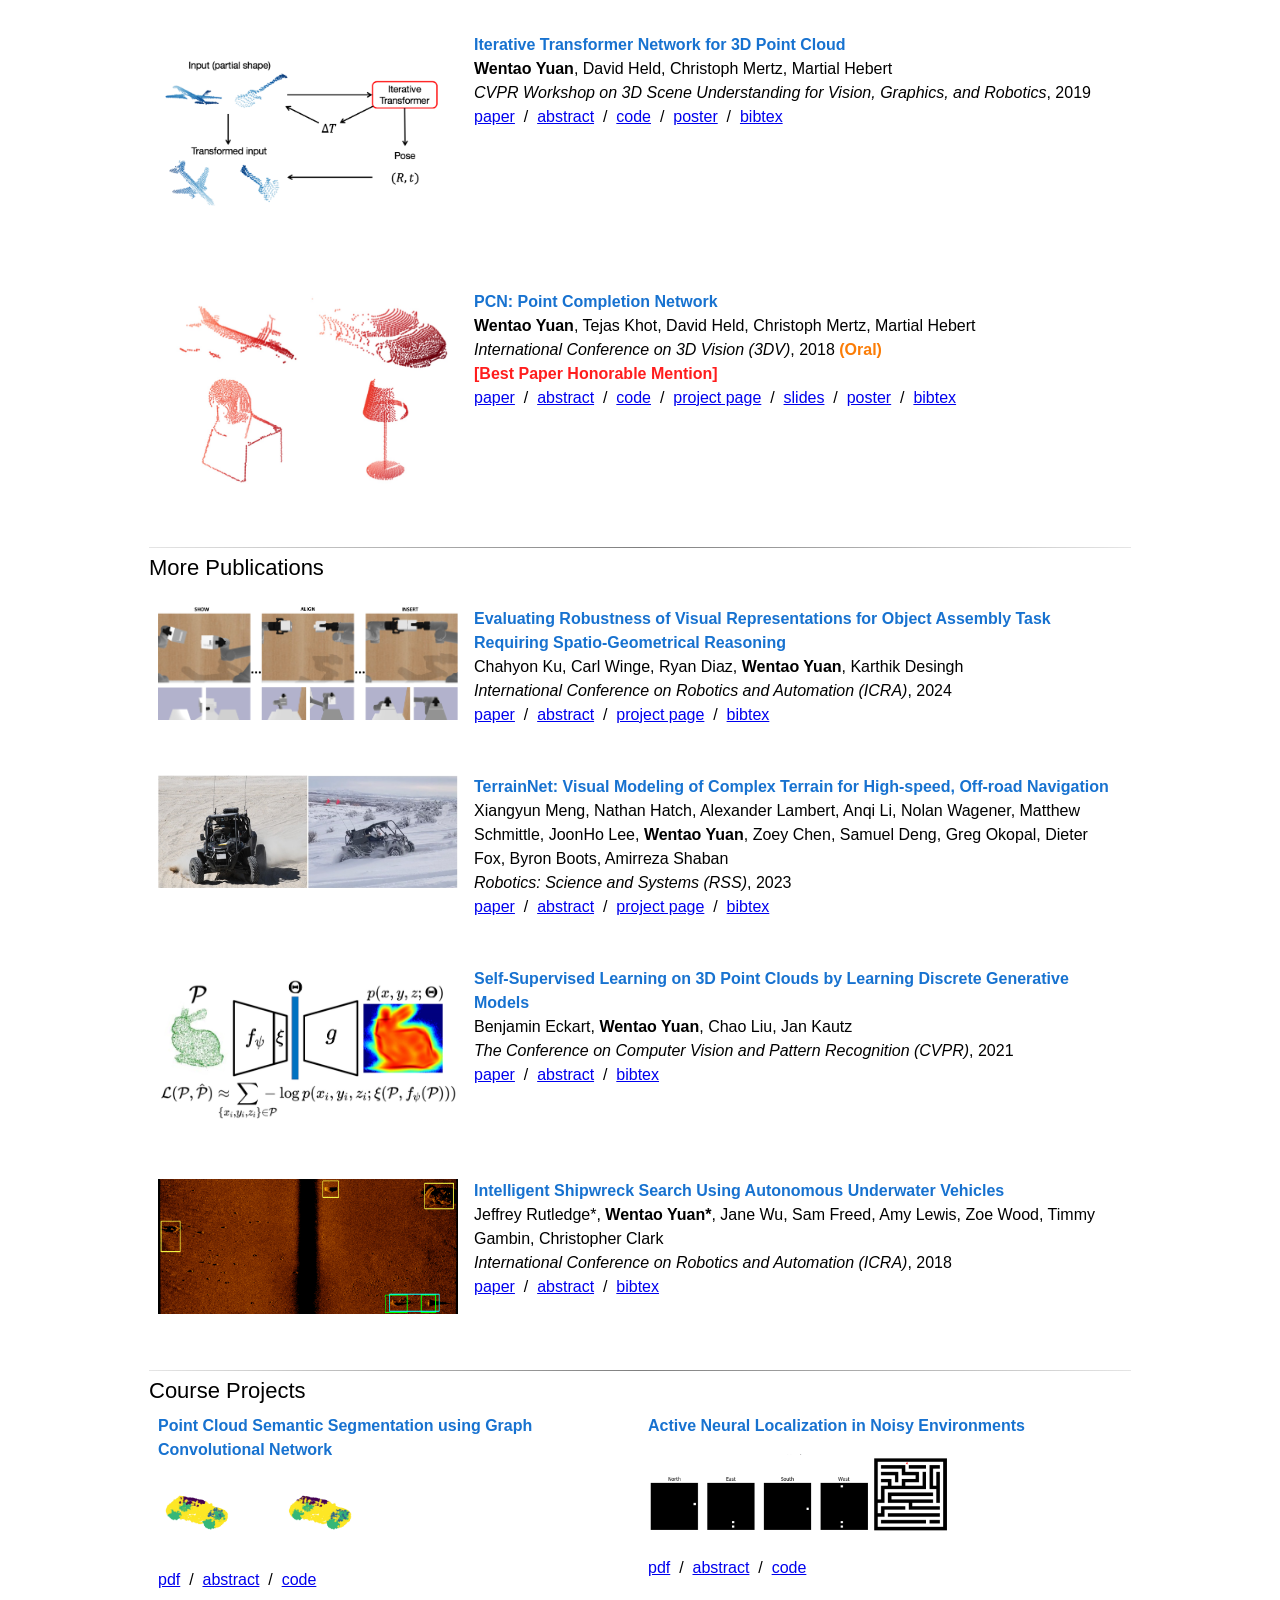
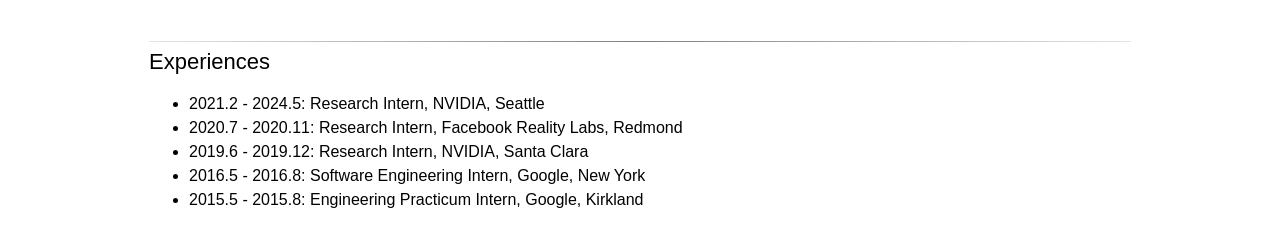
==== commit 3f2a1df3: "Add RoboPoint" ====
--- a/index.html
+++ b/index.html
@@ -50,6 +50,39 @@
           <table>
             <tr>
               <td width="25%" valign="top">
+                <p><img src="images/robopoint.gif" width="300"></p>
+              </td>
+              <td width="75%" valign="top">
+                <p>
+                <papertitle>RoboPoint: A Vision-Language Model for Spatial Affordance Prediction for Robotics</papertitle><br>
+                <strong>Wentao Yuan</strong>, Jiafei Duan, Valts Blukis, Wilbert Pumacay, Ranjay Krishna, Adithyavairavan Murali, Arsalan Mousavian, Dieter Fox<br>
+                <em>arXiv preprint arXiv:2406.10721</em>, 2024<br>
+                <a href="https://arxiv.org/abs/2406.10721">paper</a> &nbsp/&nbsp
+                <a href="javascript:toggleblock('corl2024robopointAbs')">abstract</a> &nbsp/&nbsp
+                <a href="https://robo-point.github.io">project page</a> &nbsp/&nbsp
+                <a href="javascript:toggleblock('corl2024robopointBib')">bibtex</a>
+                </p>
+                <p><em id="corl2024robopointAbs">
+                  From rearranging objects on a table to putting groceries into shelves, robots must plan precise action points to perform tasks accurately and reliably. In spite of the recent adoption of vision language models (VLMs) to control robot behavior, VLMs struggle to precisely articulate robot actions using language. We introduce an automatic synthetic data generation pipeline that instruction-tunes VLMs to robotic domains and needs. Using the pipeline, we train RoboPoint, a VLM that predicts image keypoint affordances given language instructions. Compared to alternative approaches, our method requires no real-world data collection or human demonstration, making it much more scalable to diverse environments and viewpoints. In addition, RoboPoint is a general model that enables several downstream applications such as robot navigation, manipulation, and augmented reality (AR) assistance. Our experiments demonstrate that RoboPoint outperforms state-of-the-art VLMs (GPT-4o) and visual prompting techniques (PIVOT) by 21.8% in the accuracy of predicting spatial affordance and by 30.5% in the success rate of downstream tasks.
+                </em></p>
+                <pre id="corl2024robopointBib">
+                  @article{yuan2024robopoint,
+                    title={RoboPoint: A Vision-Language Model for Spatial Affordance Prediction for Robotics},
+                    author={Yuan, Wentao and Duan, Jiafei and Blukis, Valts and Pumacay, Wilbert and Krishna, Ranjay and Murali, Adithyavairavan and Mousavian, Arsalan and Fox, Dieter},
+                    journal={arXiv preprint arXiv:2406.10721},
+                    year={2024}
+                  }
+                </pre>
+              </td>
+              <script language="javascript" type="text/javascript" xml:space="preserve">
+                hideblock('corl2024robopointAbs');
+                hideblock('corl2024robopointBib');
+              </script>
+            </tr>
+          </table>
+          <table>
+            <tr>
+              <td width="25%" valign="top">
                 <p><img src="images/m2t2.gif" width="300"></p>
               </td>
               <td width="75%" valign="top">
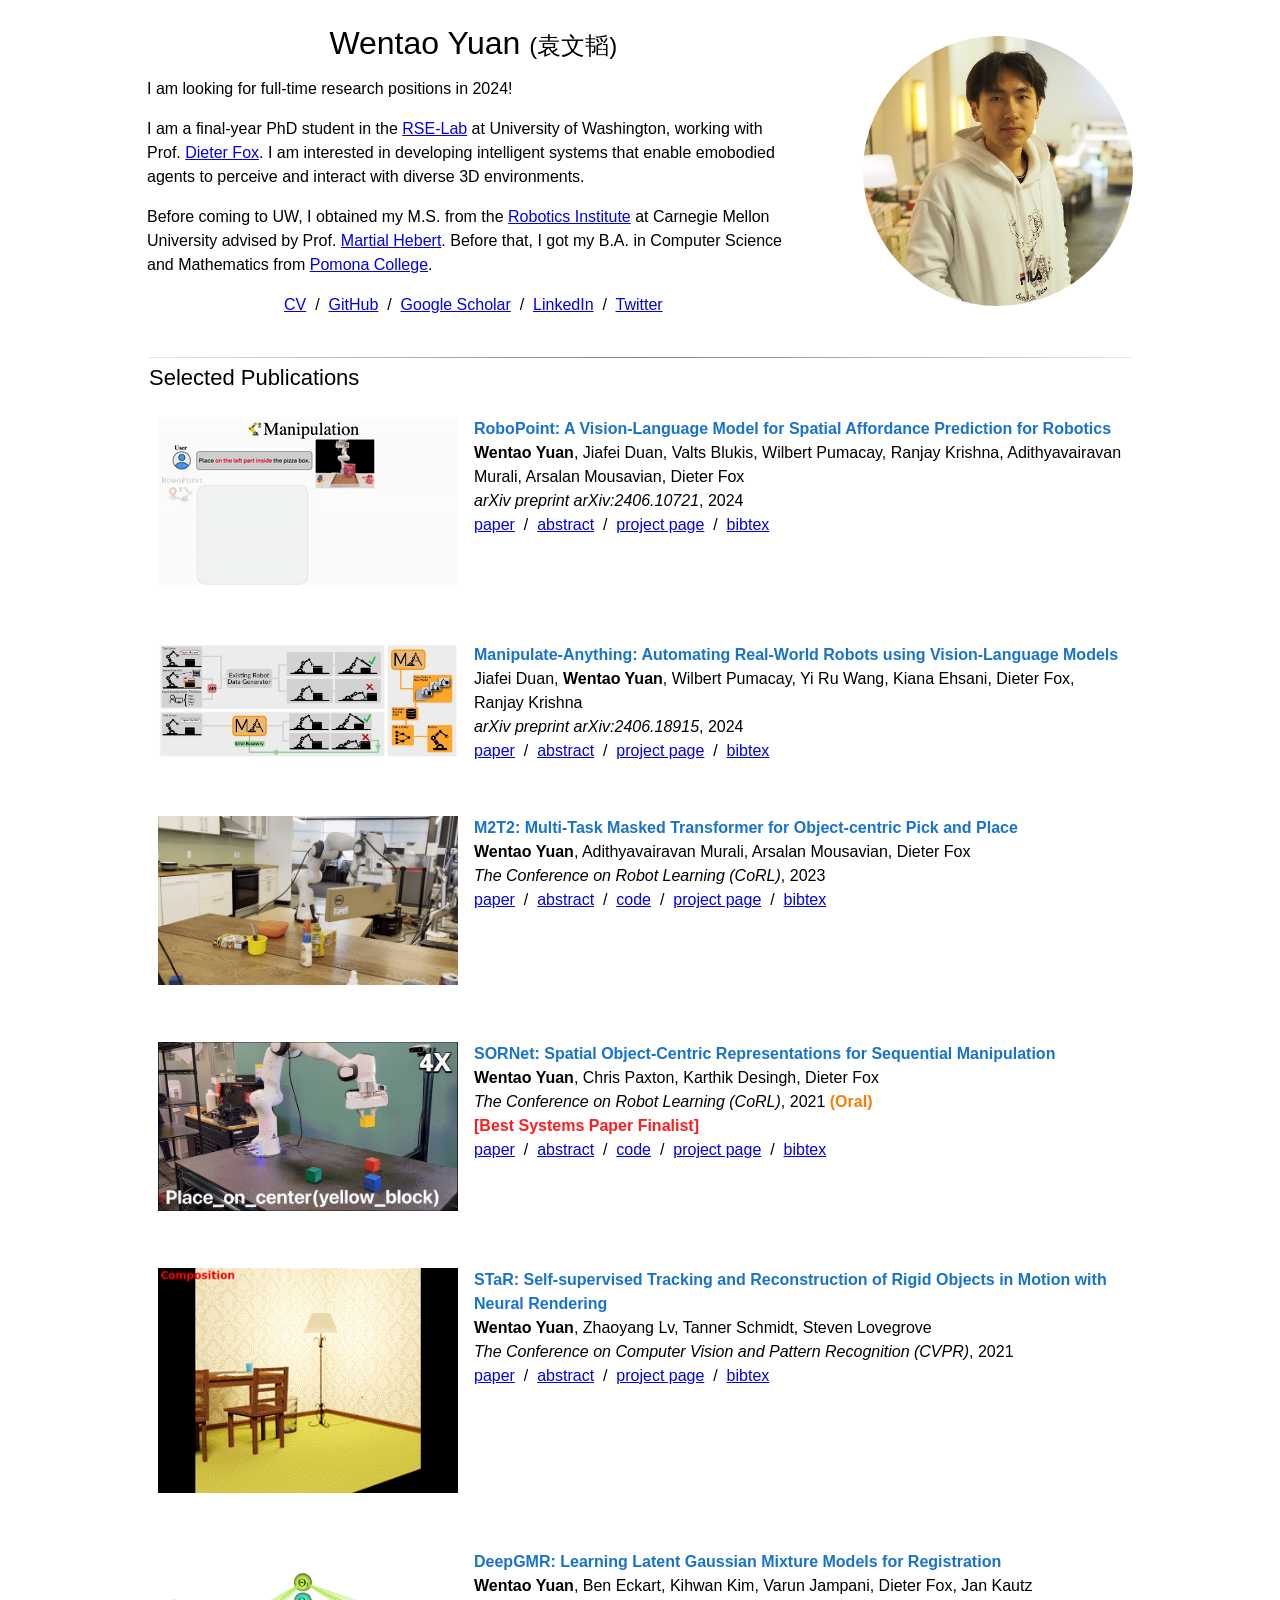
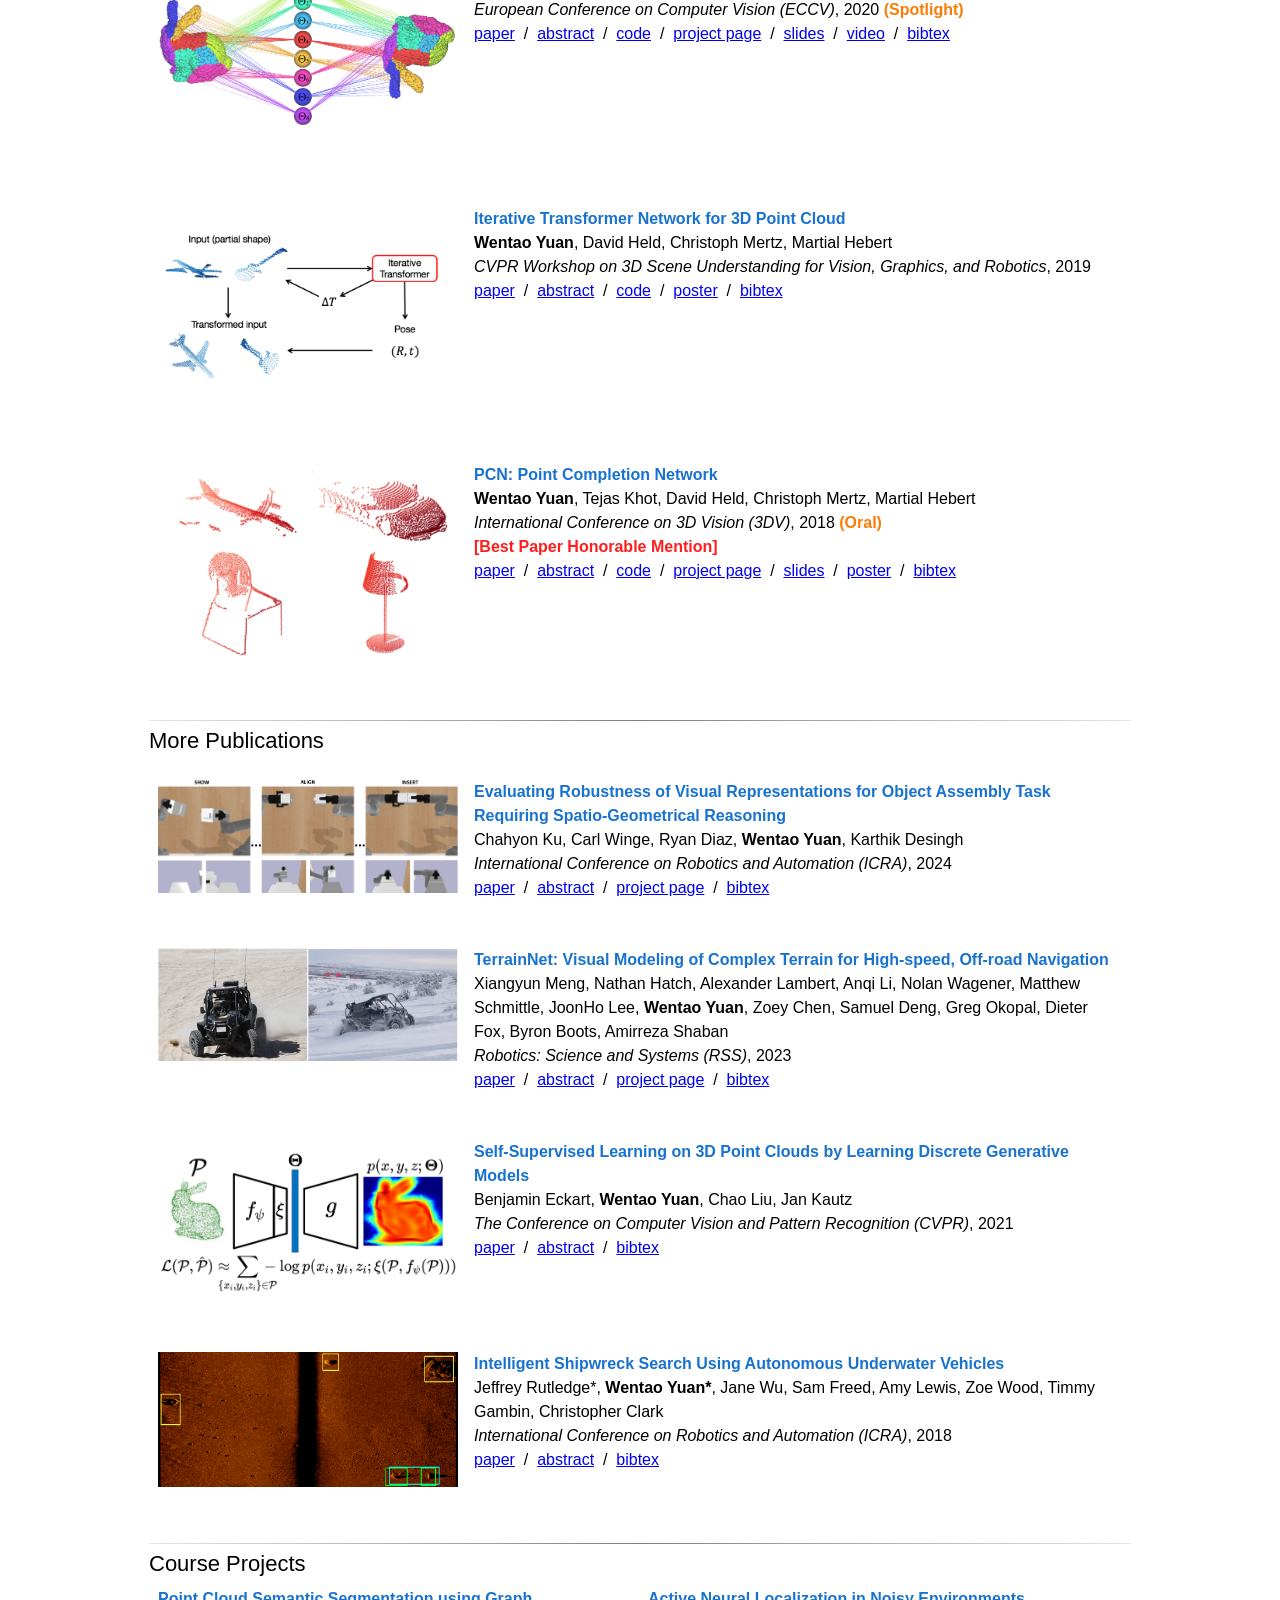
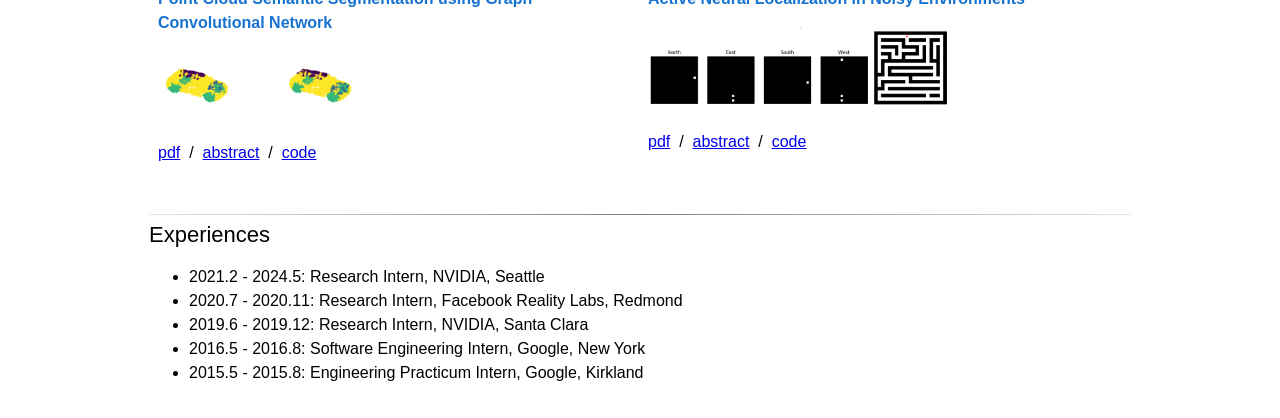
==== commit 0c2b53b1: "Manipulate Anything" ====
--- a/index.html
+++ b/index.html
@@ -83,6 +83,39 @@
           <table>
             <tr>
               <td width="25%" valign="top">
+                <p><img src="images/ma.jpg" width="300"></p>
+              </td>
+              <td width="75%" valign="top">
+                <p>
+                <papertitle>Manipulate-Anything: Automating Real-World Robots using Vision-Language Models</papertitle><br>
+                Jiafei Duan, <strong>Wentao Yuan</strong>, Wilbert Pumacay, Yi Ru Wang, Kiana Ehsani, Dieter Fox, Ranjay Krishna<br>
+                <em>arXiv preprint arXiv:2406.18915</em>, 2024<br>
+                <a href="https://arxiv.org/abs/2406.18915">paper</a> &nbsp/&nbsp
+                <a href="javascript:toggleblock('corl2024MAAbs')">abstract</a> &nbsp/&nbsp
+                <a href="https://robot-ma.github.io">project page</a> &nbsp/&nbsp
+                <a href="javascript:toggleblock('corl2024MABib')">bibtex</a>
+                </p>
+                <p><em id="corl2024MAAbs">
+                  Large-scale endeavors like RT-1 and widespread community efforts such as Open-X-Embodiment have contributed to growing the scale of robot demonstration data. However, there is still an opportunity to improve the quality, quantity, and diversity of robot demonstration data. Although vision-language models have been shown to automatically generate demonstration data, their utility has been limited to environments with privileged state information, they require hand-designed skills, and are limited to interactions with few object instances. We propose Manipulate-Anything, a scalable automated generation method for real-world robotic manipulation. Unlike prior work, our method can operate in real-world environments without any privileged state information, hand-designed skills, and can manipulate any static object. We evaluate our method using two setups. First, Manipulate-Anything successfully generates trajectories for all 5 real-world and 12 simulation tasks, significantly outperforming existing methods like VoxPoser. Second, Manipulate-Anything's demonstrations can train more robust behavior cloning policies than training with human demonstrations, or from data generated by VoxPoser and Code-As-Policies. We believe Manipulate-Anything can be the scalable method for both generating data for robotics and solving novel tasks in a zero-shot setting.
+                </em></p>
+                <pre id="corl2024MABib">
+                  @article{duan2024manipulate,
+                    title={Manipulate-Anything: Automating Real-World Robots using Vision-Language Models},
+                    author={Duan, Jiafei and Yuan, Wentao and Pumacay, Wilbert and Wang, Yi Ru and Ehsani, Kiana and Fox, Dieter and Krishna, Ranjay},
+                    journal={arXiv preprint arXiv:2406.18915},
+                    year={2024}
+                  }
+                </pre>
+              </td>
+              <script language="javascript" type="text/javascript" xml:space="preserve">
+                hideblock('corl2024MAAbs');
+                hideblock('corl2024MABib');
+              </script>
+            </tr>
+          </table>
+          <table>
+            <tr>
+              <td width="25%" valign="top">
                 <p><img src="images/m2t2.gif" width="300"></p>
               </td>
               <td width="75%" valign="top">
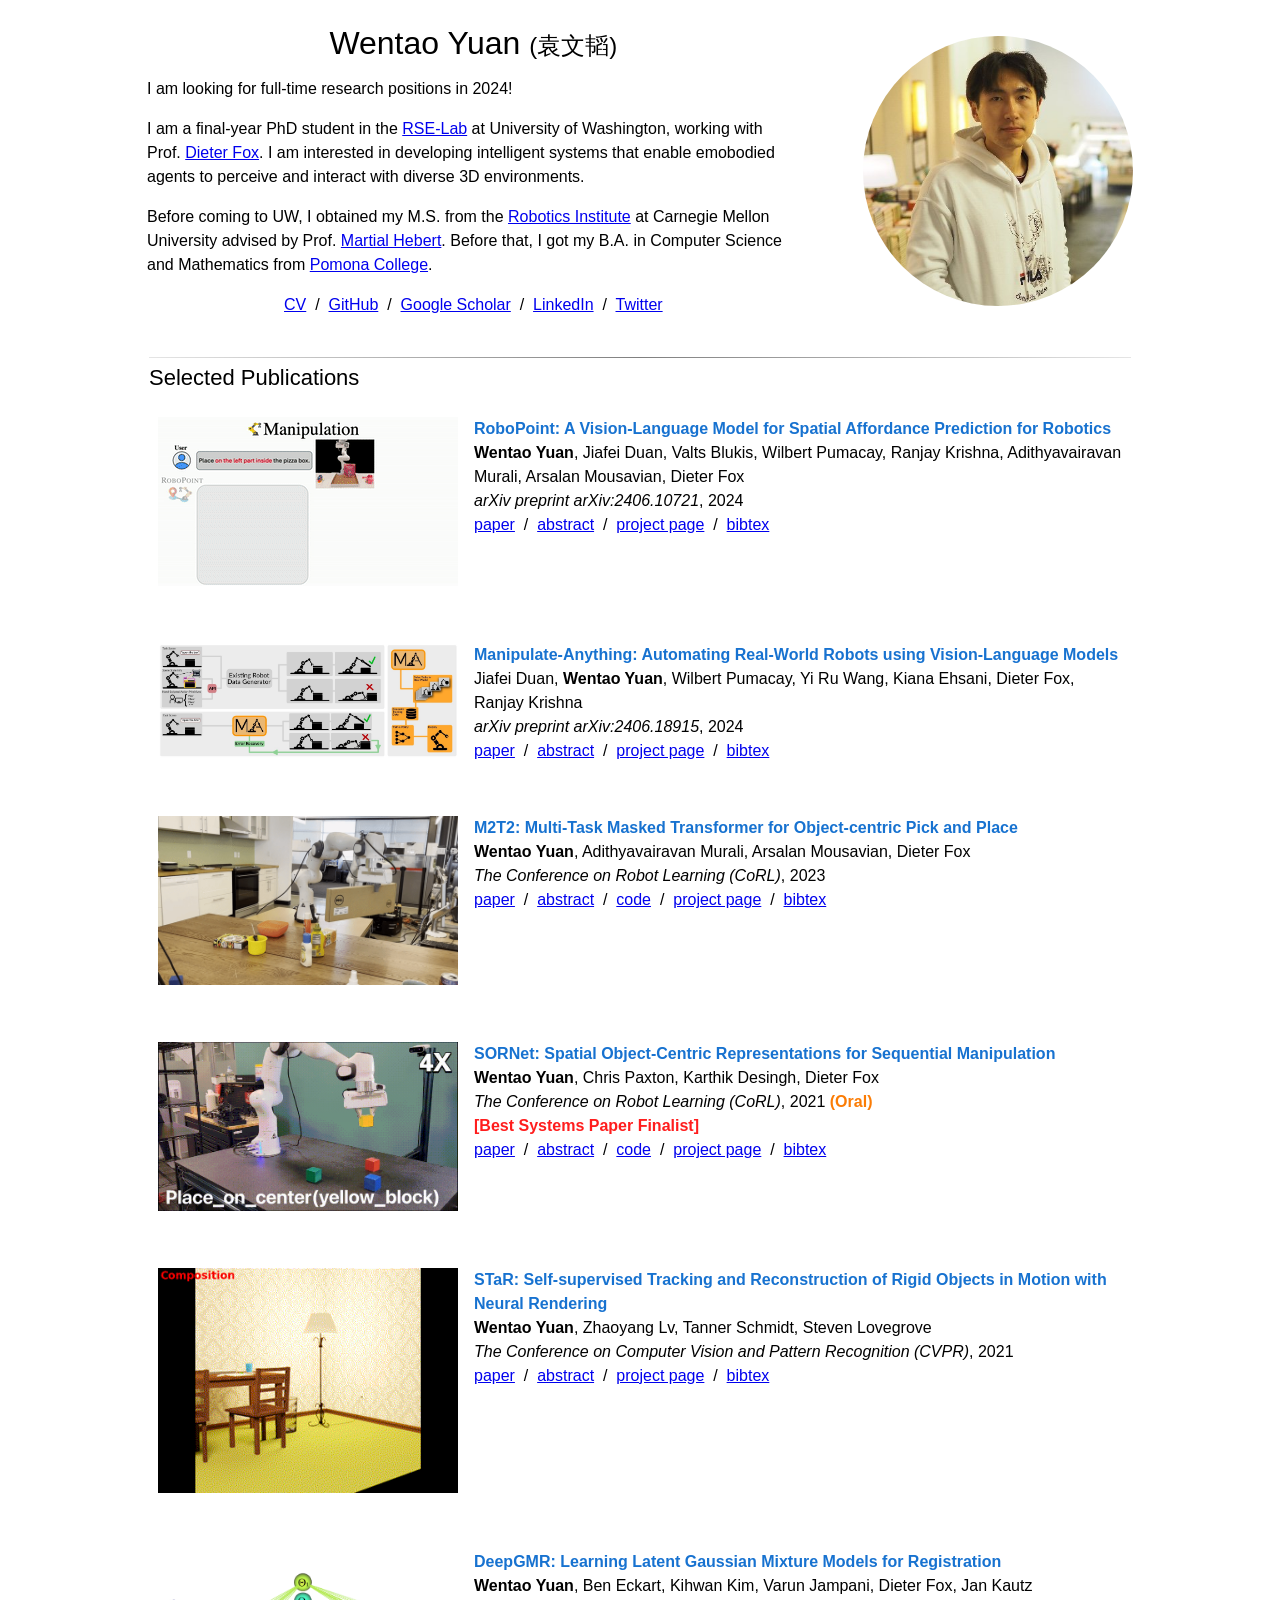
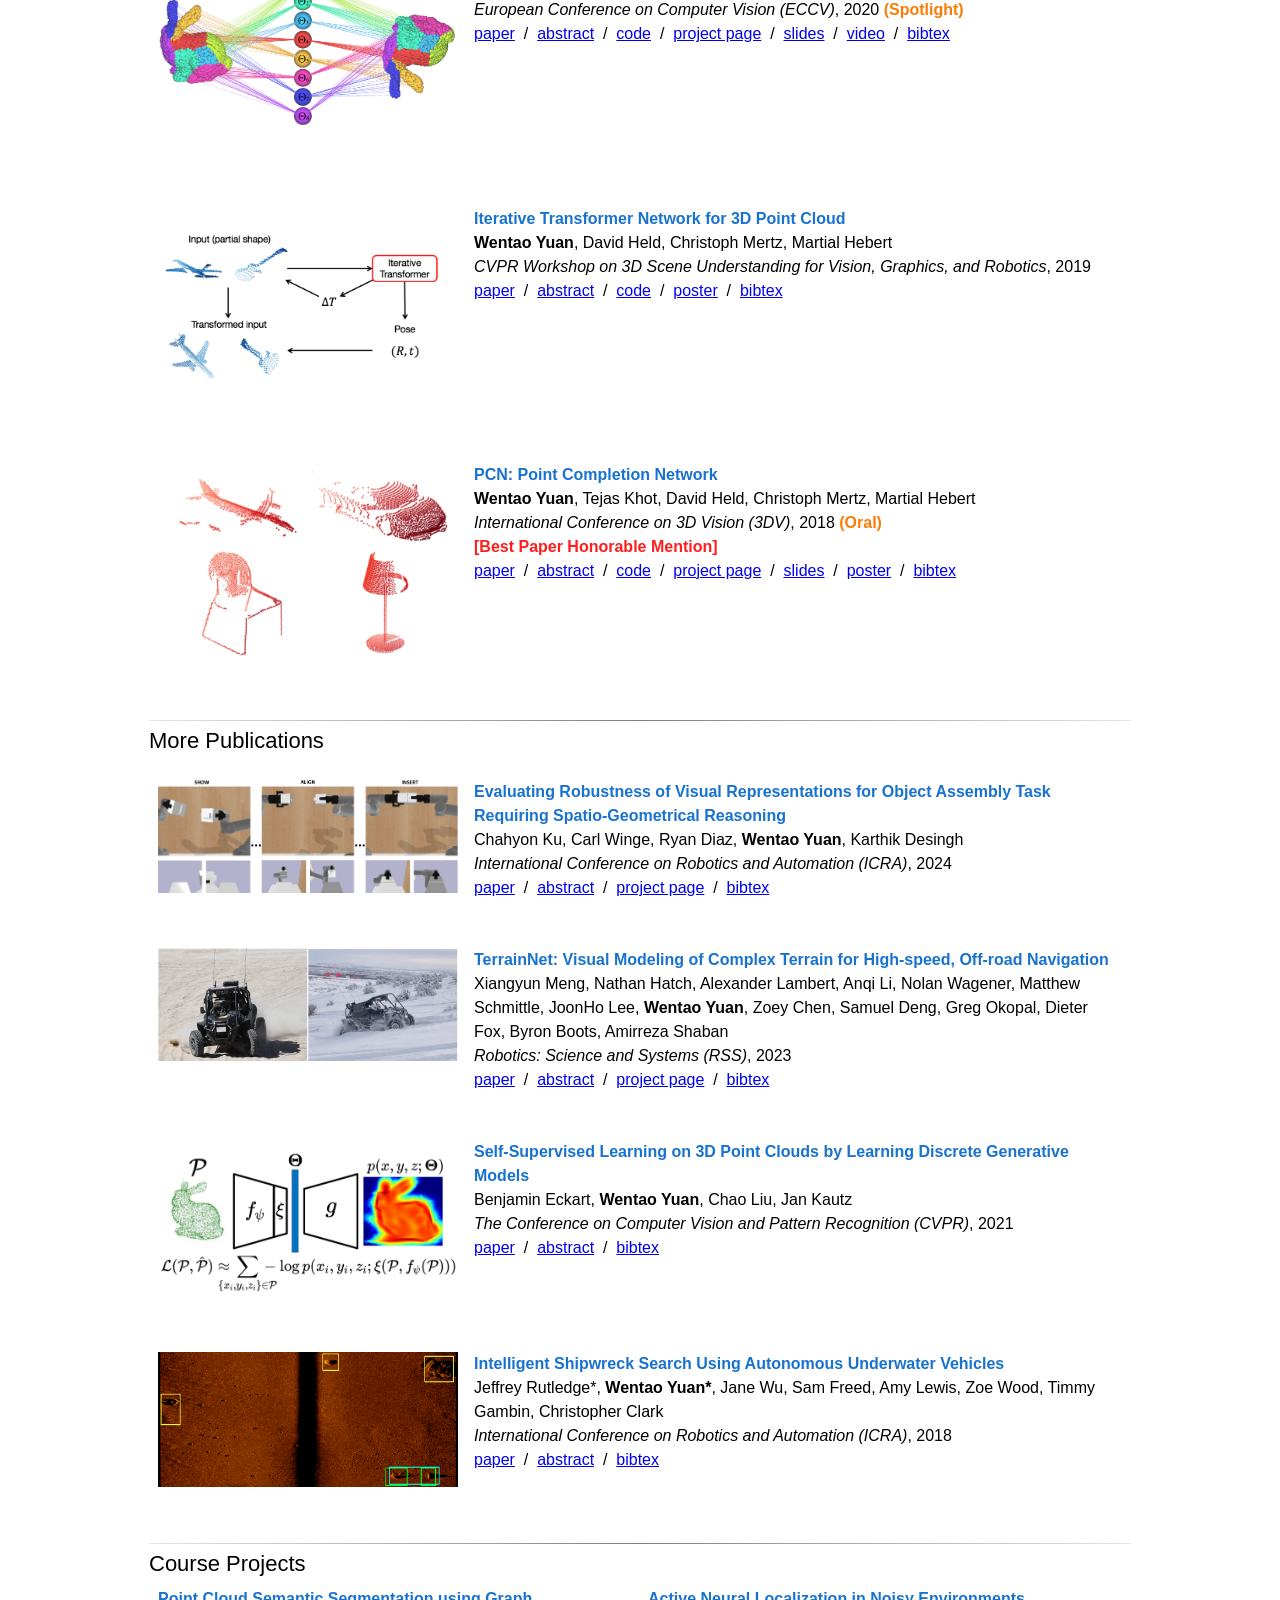
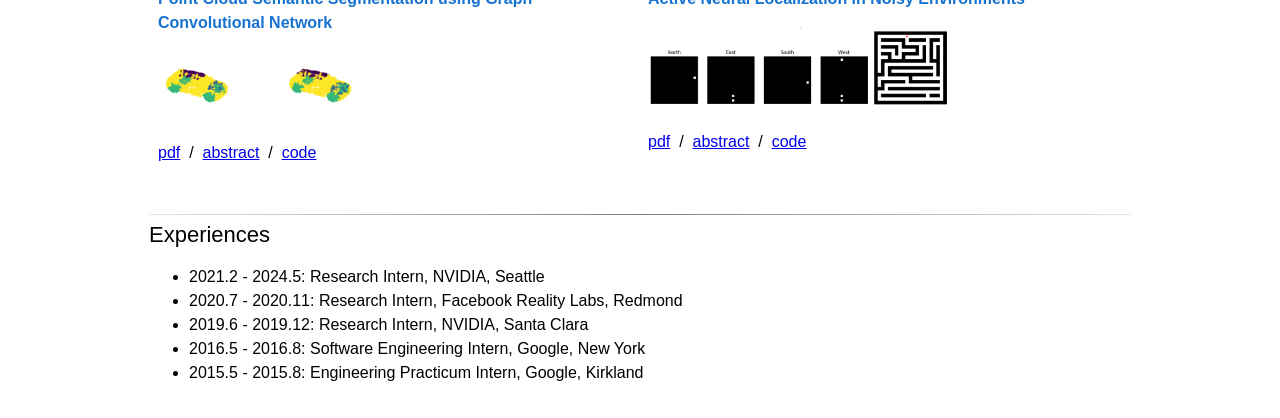
==== commit 1129d34d: "Try fixing deployment" ====
--- a/index.html
+++ b/index.html
@@ -92,7 +92,7 @@
                 <em>arXiv preprint arXiv:2406.18915</em>, 2024<br>
                 <a href="https://arxiv.org/abs/2406.18915">paper</a> &nbsp/&nbsp
                 <a href="javascript:toggleblock('corl2024MAAbs')">abstract</a> &nbsp/&nbsp
-                <a href="https://robot-ma.github.io">project page</a> &nbsp/&nbsp
+                <a href="https://robo-ma.github.io">project page</a> &nbsp/&nbsp
                 <a href="javascript:toggleblock('corl2024MABib')">bibtex</a>
                 </p>
                 <p><em id="corl2024MAAbs">
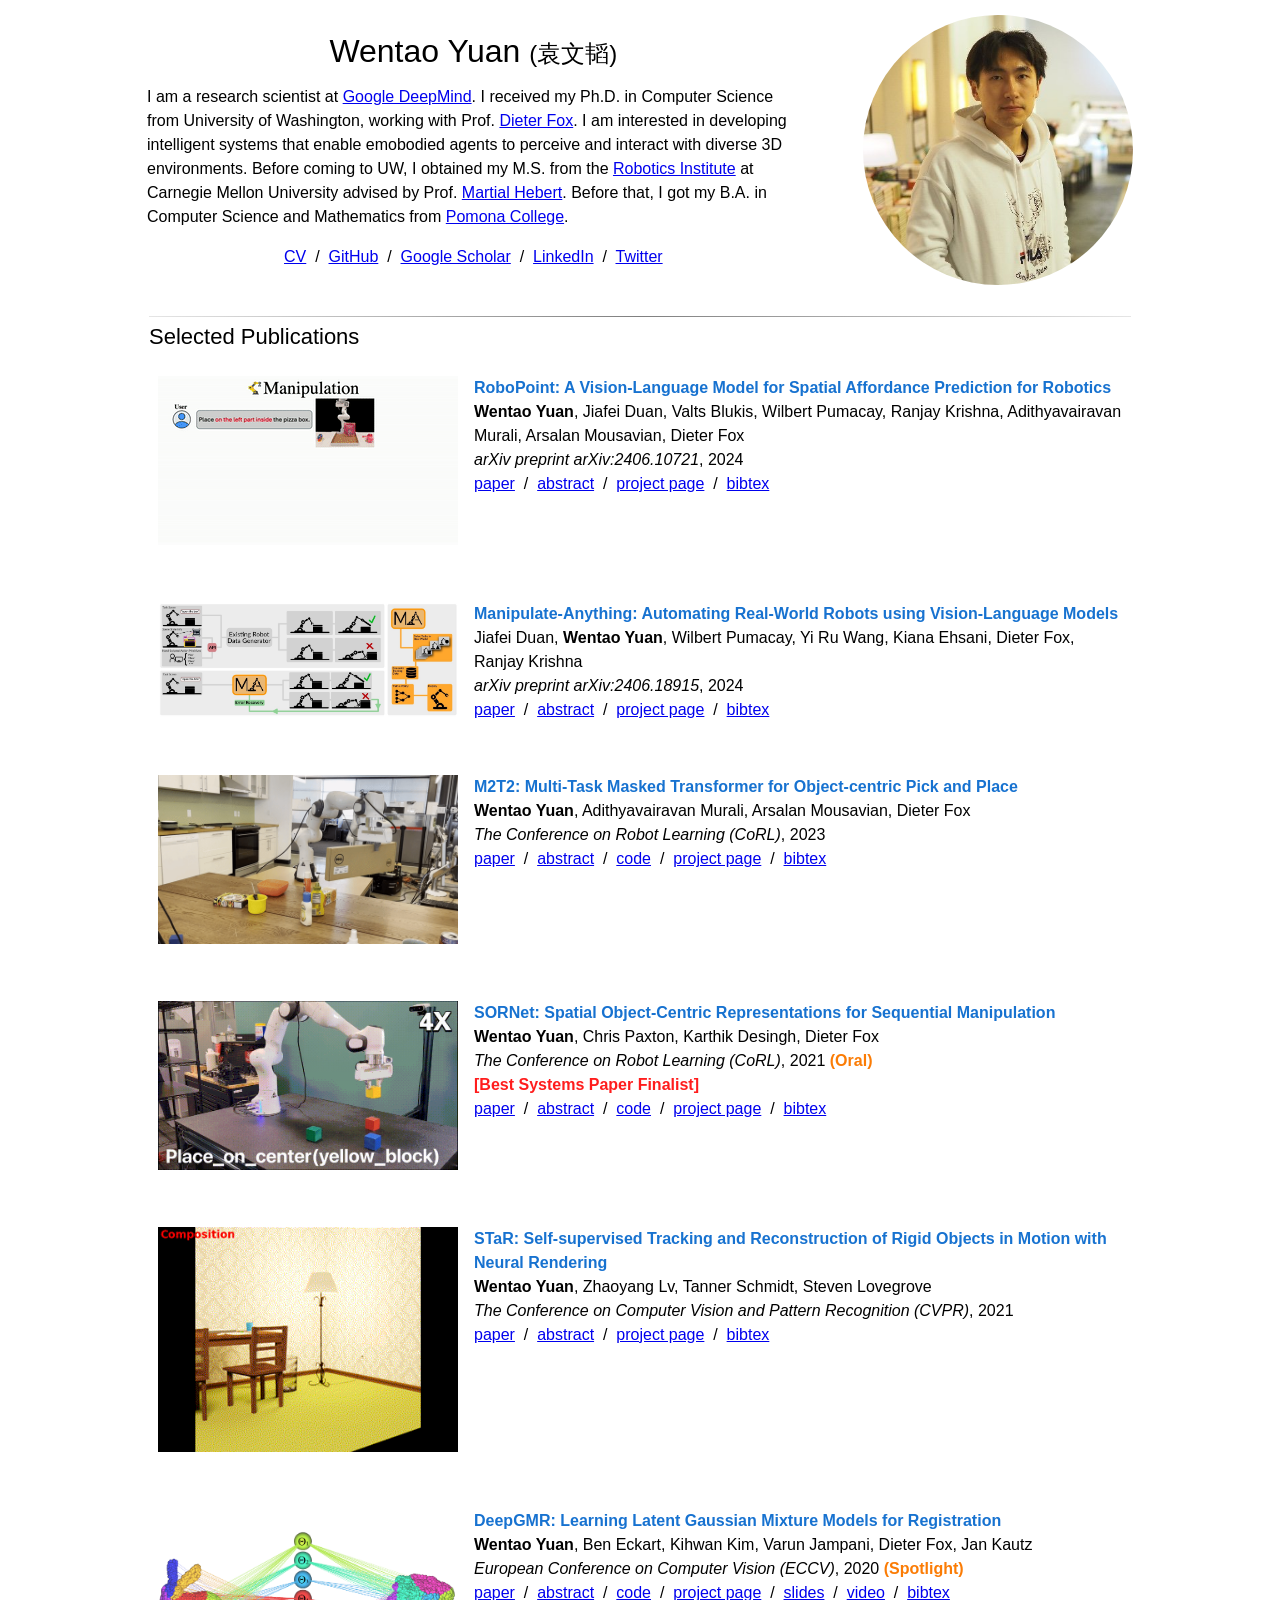
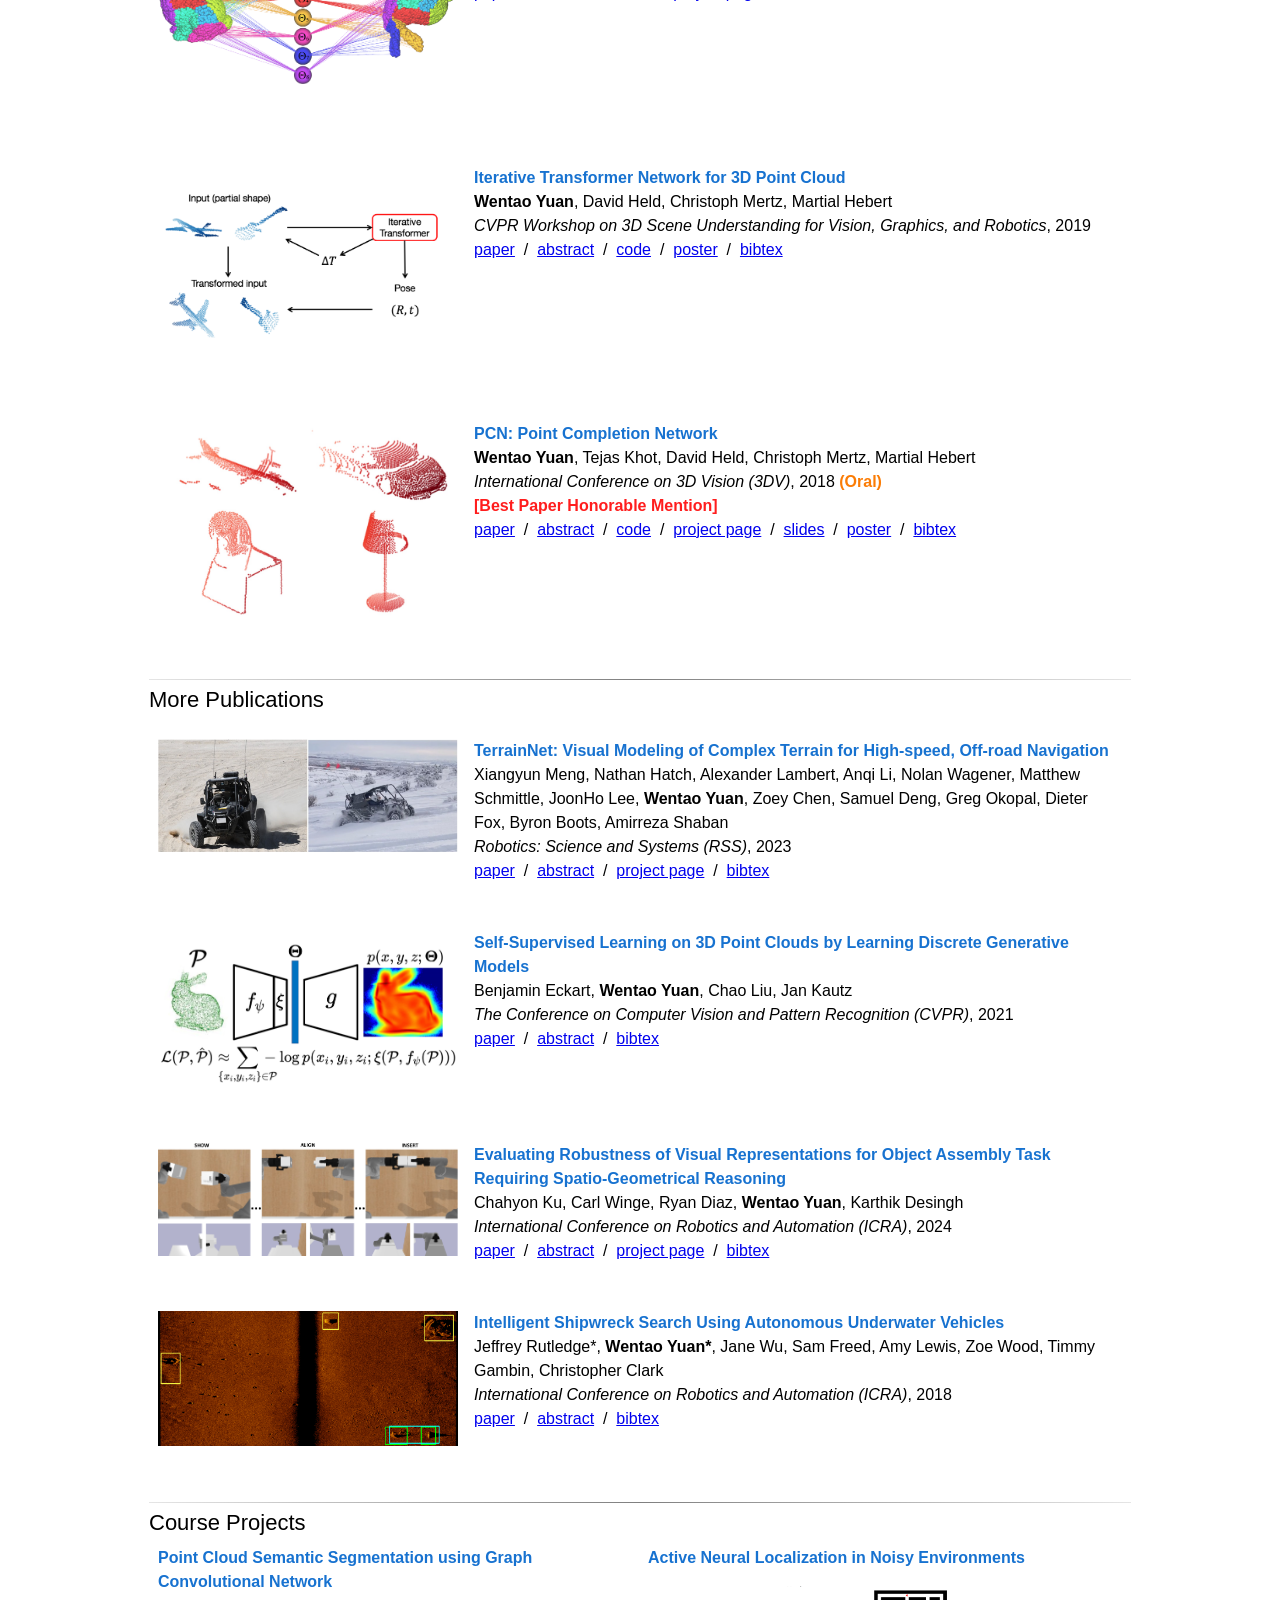
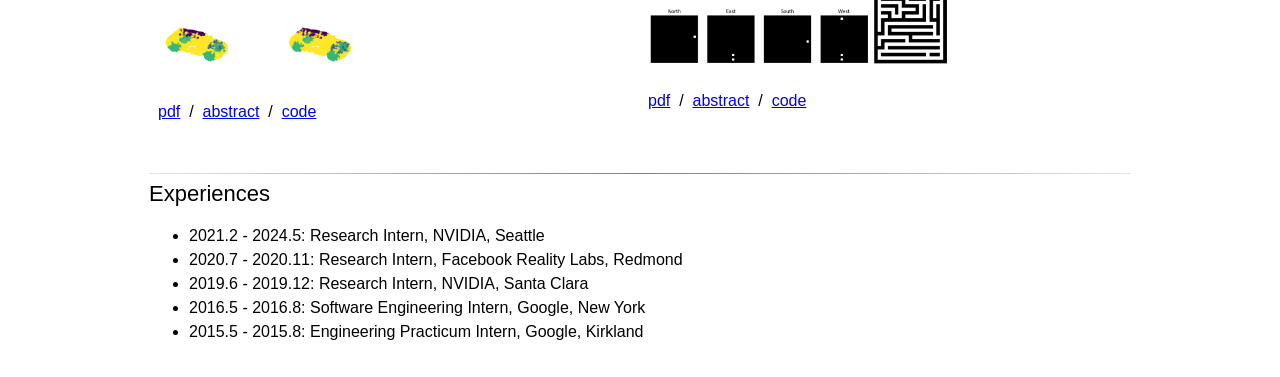
==== commit 81811832: "Update new job" ====
--- a/index.html
+++ b/index.html
@@ -24,9 +24,7 @@
           <p align="center">
             <name>Wentao Yuan </name><cname>(&#34945;&#25991;&#38892;)</cname>
           </p>
-          <p>I am looking for full-time research positions in 2024!</p>
-          <p>I am a final-year PhD student in the <a href="https://rse-lab.cs.washington.edu">RSE-Lab</a> at University of Washington, working with Prof. <a href="https://homes.cs.washington.edu/~fox">Dieter Fox</a>. I am interested in developing intelligent systems that enable emobodied agents to perceive and interact with diverse 3D environments.</p>
-          <p>Before coming to UW, I obtained my M.S. from the <a href="https://ri.cmu.edu">Robotics Institute</a> at Carnegie Mellon University advised by Prof. <a href="https://cs.cmu.edu/~hebert">Martial Hebert</a>. Before that, I got my B.A. in Computer Science and Mathematics from <a href="https://www.pomona.edu">Pomona College</a>.</p>
+          <p>I am a research scientist at <a href="https://deepmind.google">Google DeepMind</a>. I received my Ph.D. in Computer Science from University of Washington, working with Prof. <a href="https://homes.cs.washington.edu/~fox">Dieter Fox</a>. I am interested in developing intelligent systems that enable emobodied agents to perceive and interact with diverse 3D environments. Before coming to UW, I obtained my M.S. from the <a href="https://ri.cmu.edu">Robotics Institute</a> at Carnegie Mellon University advised by Prof. <a href="https://cs.cmu.edu/~hebert">Martial Hebert</a>. Before that, I got my B.A. in Computer Science and Mathematics from <a href="https://www.pomona.edu">Pomona College</a>.</p>
           <p align=center>
             <a href="documents/CV.pdf">CV</a> &nbsp/&nbsp
             <a href="https://github.com/wentaoyuan">GitHub</a> &nbsp/&nbsp
@@ -338,6 +336,68 @@
           <table>
             <tr>
               <td width="25%" valign="top">
+                <p><img src="images/racer.png" width="300"></p>
+              </td>
+              <td width="75%" valign="top">
+                <p>
+                <papertitle>TerrainNet: Visual Modeling of Complex Terrain for High-speed, Off-road Navigation</papertitle><br>
+                Xiangyun Meng, Nathan Hatch, Alexander Lambert, Anqi Li, Nolan Wagener, Matthew Schmittle, JoonHo Lee, <strong>Wentao Yuan</strong>, Zoey Chen, Samuel Deng, Greg Okopal, Dieter Fox, Byron Boots, Amirreza Shaban<br>
+                <em>Robotics: Science and Systems (RSS)</em>, 2023<br>
+                <a href="https://arxiv.org/abs/2303.15771">paper</a> &nbsp/&nbsp
+                <a href="javascript:toggleblock('rss2023terrainAbs')">abstract</a> &nbsp/&nbsp
+                <a href="https://sites.google.com/view/visual-terrain-modeling">project page</a> &nbsp/&nbsp
+                <a href="javascript:toggleblock('rss2023terrainBib')">bibtex</a>
+                </p>
+                <p><em id="rss2023terrainAbs">
+                  Effective use of camera-based vision systems is essential for robust performance in autonomous off-road driving, particularly in the high-speed regime. Despite success in structured, on-road settings, current end-to-end approaches for scene prediction have yet to be successfully adapted for complex outdoor terrain. To this end, we present TerrainNet, a vision-based terrain perception system for semantic and geometric terrain prediction for aggressive, off-road navigation. The approach relies on several key insights and practical considerations for achieving reliable terrain modeling. The network includes a multi-headed output representation to capture fine- and coarse-grained terrain features necessary for estimating traversability. Accurate depth estimation is achieved using self-supervised depth completion with multi-view RGB and stereo inputs. Requirements for real-time performance and fast inference speeds are met using efficient, learned image feature projections. Furthermore, the model is trained on a large-scale, real-world off-road dataset collected across a variety of diverse outdoor environments. We show how TerrainNet can also be used for costmap prediction and provide a detailed framework for integration into a planning module. We demonstrate the performance of TerrainNet through extensive comparison to current state-of-the-art baselines for camera-only scene prediction. Finally, we showcase the effectiveness of integrating TerrainNet within a complete autonomous-driving stack by conducting a real-world vehicle test in a challenging off-road scenario.
+                </em></p>
+                <pre id="rss2023terrainBib">
+                  @inproceedings{meng2023terrainnet,
+                    title={Terrainnet: Visual modeling of complex terrain for high-speed, off-road navigation},
+                    author={Meng, Xiangyun and Hatch, Nathan and Lambert, Alexander and Li, Anqi and Wagener, Nolan and Schmittle, Matthew and Lee, JoonHo and Yuan, Wentao and Chen, Zoey and Deng, Samuel and others},
+                    booktitle={Robotics: Science and Systems},
+                    year={2023}
+                  }
+                </pre>
+              </td>
+              <script language="javascript" type="text/javascript" xml:space="preserve">
+                hideblock('rss2023terrainAbs');
+                hideblock('rss2023terrainBib');
+              </script>
+            </tr>
+            <tr>
+              <td width="25%" valign="top">
+                <p><img src="images/ssl3d.png" width="300"></p>
+              </td>
+              <td width="75%" valign="top">
+                <p>
+                <papertitle>Self-Supervised Learning on 3D Point Clouds by Learning Discrete Generative Models</papertitle><br>
+                Benjamin Eckart, <strong>Wentao Yuan</strong>, Chao Liu, Jan Kautz<br>
+                <em>The Conference on Computer Vision and Pattern Recognition (CVPR)</em>, 2021<br>
+                <a href="https://openaccess.thecvf.com/content/CVPR2021/papers/Eckart_Self-Supervised_Learning_on_3D_Point_Clouds_by_Learning_Discrete_Generative_CVPR_2021_paper.pdf">paper</a> &nbsp/&nbsp
+                <a href="javascript:toggleblock('cvpr2021ssl3dAbs')">abstract</a> &nbsp/&nbsp
+                <a href="javascript:toggleblock('cvpr2021ssl3dBib')">bibtex</a>
+                </p>
+                <p><em id="cvpr2021ssl3dAbs">
+                  While recent pre-training tasks on 2D images have proven very successful for transfer learning, pre-training for 3D data remains challenging. In this work, we introduce a general method for 3D self-supervised representation learning that 1) remains agnostic to the underlying neural network architecture, and 2) specifically leverages the geometric nature of 3D point cloud data. The proposed task softly segments 3D points into a discrete number of geometric partitions. A self-supervised loss is formed under the interpretation that these soft partitions implicitly parameterize a latent Gaussian Mixture Model (GMM), and that this generative model establishes a data likelihood function. Our pretext task can therefore be viewed in terms of an encoder-decoder paradigm that squeezes learned representations through an implicitly defined parametric discrete generative model bottleneck. We show that any existing neural network architecture designed for supervised point cloud segmentation can be repurposed for the proposed unsupervised pretext task. By maximizing data likelihood with respect to the soft partitions formed by the unsupervised point-wise segmentation network, learned representations are encouraged to contain compositionally rich geometric information. In tests, we show that our method naturally induces semantic separation in feature space, resulting in state-of-the-art performance on downstream applications like model classification and semantic segmentation.
+                </em></p>
+                <pre id="cvpr2021ssl3dBib">
+                  @inproceedings{eckart2021self,
+                    title={Self-Supervised Learning on 3D Point Clouds by Learning Discrete Generative Models},
+                    author={Eckart, Benjamin and Yuan, Wentao and Liu, Chao and Kautz, Jan},
+                    booktitle={Proceedings of the IEEE/CVF Conference on Computer Vision and Pattern Recognition},
+                    pages={8248--8257},
+                    year={2021}
+                  }
+                </pre>
+              </td>
+              <script language="javascript" type="text/javascript" xml:space="preserve">
+                hideblock('cvpr2021ssl3dAbs');
+                hideblock('cvpr2021ssl3dBib');
+              </script>
+            </tr>
+            <tr>
+              <td width="25%" valign="top">
                 <p><img src="images/peg-in-hole.png" width="300"></p>
               </td>
               <td width="75%" valign="top">
@@ -366,68 +426,6 @@
               <script language="javascript" type="text/javascript" xml:space="preserve">
                 hideblock('icra2024evalAbs');
                 hideblock('icra2024evalBib');
-              </script>
-            </tr>
-            <tr>
-              <td width="25%" valign="top">
-                <p><img src="images/racer.png" width="300"></p>
-              </td>
-              <td width="75%" valign="top">
-                <p>
-                <papertitle>TerrainNet: Visual Modeling of Complex Terrain for High-speed, Off-road Navigation</papertitle><br>
-                Xiangyun Meng, Nathan Hatch, Alexander Lambert, Anqi Li, Nolan Wagener, Matthew Schmittle, JoonHo Lee, <strong>Wentao Yuan</strong>, Zoey Chen, Samuel Deng, Greg Okopal, Dieter Fox, Byron Boots, Amirreza Shaban<br>
-                <em>Robotics: Science and Systems (RSS)</em>, 2023<br>
-                <a href="https://arxiv.org/abs/2303.15771">paper</a> &nbsp/&nbsp
-                <a href="javascript:toggleblock('rss2023terrainAbs')">abstract</a> &nbsp/&nbsp
-                <a href="https://sites.google.com/view/visual-terrain-modeling">project page</a> &nbsp/&nbsp
-                <a href="javascript:toggleblock('rss2023terrainBib')">bibtex</a>
-                </p>
-                <p><em id="rss2023terrainAbs">
-                  Effective use of camera-based vision systems is essential for robust performance in autonomous off-road driving, particularly in the high-speed regime. Despite success in structured, on-road settings, current end-to-end approaches for scene prediction have yet to be successfully adapted for complex outdoor terrain. To this end, we present TerrainNet, a vision-based terrain perception system for semantic and geometric terrain prediction for aggressive, off-road navigation. The approach relies on several key insights and practical considerations for achieving reliable terrain modeling. The network includes a multi-headed output representation to capture fine- and coarse-grained terrain features necessary for estimating traversability. Accurate depth estimation is achieved using self-supervised depth completion with multi-view RGB and stereo inputs. Requirements for real-time performance and fast inference speeds are met using efficient, learned image feature projections. Furthermore, the model is trained on a large-scale, real-world off-road dataset collected across a variety of diverse outdoor environments. We show how TerrainNet can also be used for costmap prediction and provide a detailed framework for integration into a planning module. We demonstrate the performance of TerrainNet through extensive comparison to current state-of-the-art baselines for camera-only scene prediction. Finally, we showcase the effectiveness of integrating TerrainNet within a complete autonomous-driving stack by conducting a real-world vehicle test in a challenging off-road scenario.
-                </em></p>
-                <pre id="rss2023terrainBib">
-                  @inproceedings{meng2023terrainnet,
-                    title={Terrainnet: Visual modeling of complex terrain for high-speed, off-road navigation},
-                    author={Meng, Xiangyun and Hatch, Nathan and Lambert, Alexander and Li, Anqi and Wagener, Nolan and Schmittle, Matthew and Lee, JoonHo and Yuan, Wentao and Chen, Zoey and Deng, Samuel and others},
-                    booktitle={Robotics: Science and Systems},
-                    year={2023}
-                  }
-                </pre>
-              </td>
-              <script language="javascript" type="text/javascript" xml:space="preserve">
-                hideblock('rss2023terrainAbs');
-                hideblock('rss2023terrainBib');
-              </script>
-            </tr>
-            <tr>
-              <td width="25%" valign="top">
-                <p><img src="images/ssl3d.png" width="300"></p>
-              </td>
-              <td width="75%" valign="top">
-                <p>
-                <papertitle>Self-Supervised Learning on 3D Point Clouds by Learning Discrete Generative Models</papertitle><br>
-                Benjamin Eckart, <strong>Wentao Yuan</strong>, Chao Liu, Jan Kautz<br>
-                <em>The Conference on Computer Vision and Pattern Recognition (CVPR)</em>, 2021<br>
-                <a href="https://openaccess.thecvf.com/content/CVPR2021/papers/Eckart_Self-Supervised_Learning_on_3D_Point_Clouds_by_Learning_Discrete_Generative_CVPR_2021_paper.pdf">paper</a> &nbsp/&nbsp
-                <a href="javascript:toggleblock('cvpr2021ssl3dAbs')">abstract</a> &nbsp/&nbsp
-                <a href="javascript:toggleblock('cvpr2021ssl3dBib')">bibtex</a>
-                </p>
-                <p><em id="cvpr2021ssl3dAbs">
-                  While recent pre-training tasks on 2D images have proven very successful for transfer learning, pre-training for 3D data remains challenging. In this work, we introduce a general method for 3D self-supervised representation learning that 1) remains agnostic to the underlying neural network architecture, and 2) specifically leverages the geometric nature of 3D point cloud data. The proposed task softly segments 3D points into a discrete number of geometric partitions. A self-supervised loss is formed under the interpretation that these soft partitions implicitly parameterize a latent Gaussian Mixture Model (GMM), and that this generative model establishes a data likelihood function. Our pretext task can therefore be viewed in terms of an encoder-decoder paradigm that squeezes learned representations through an implicitly defined parametric discrete generative model bottleneck. We show that any existing neural network architecture designed for supervised point cloud segmentation can be repurposed for the proposed unsupervised pretext task. By maximizing data likelihood with respect to the soft partitions formed by the unsupervised point-wise segmentation network, learned representations are encouraged to contain compositionally rich geometric information. In tests, we show that our method naturally induces semantic separation in feature space, resulting in state-of-the-art performance on downstream applications like model classification and semantic segmentation.
-                </em></p>
-                <pre id="cvpr2021ssl3dBib">
-                  @inproceedings{eckart2021self,
-                    title={Self-Supervised Learning on 3D Point Clouds by Learning Discrete Generative Models},
-                    author={Eckart, Benjamin and Yuan, Wentao and Liu, Chao and Kautz, Jan},
-                    booktitle={Proceedings of the IEEE/CVF Conference on Computer Vision and Pattern Recognition},
-                    pages={8248--8257},
-                    year={2021}
-                  }
-                </pre>
-              </td>
-              <script language="javascript" type="text/javascript" xml:space="preserve">
-                hideblock('cvpr2021ssl3dAbs');
-                hideblock('cvpr2021ssl3dBib');
               </script>
             </tr>
             <tr>
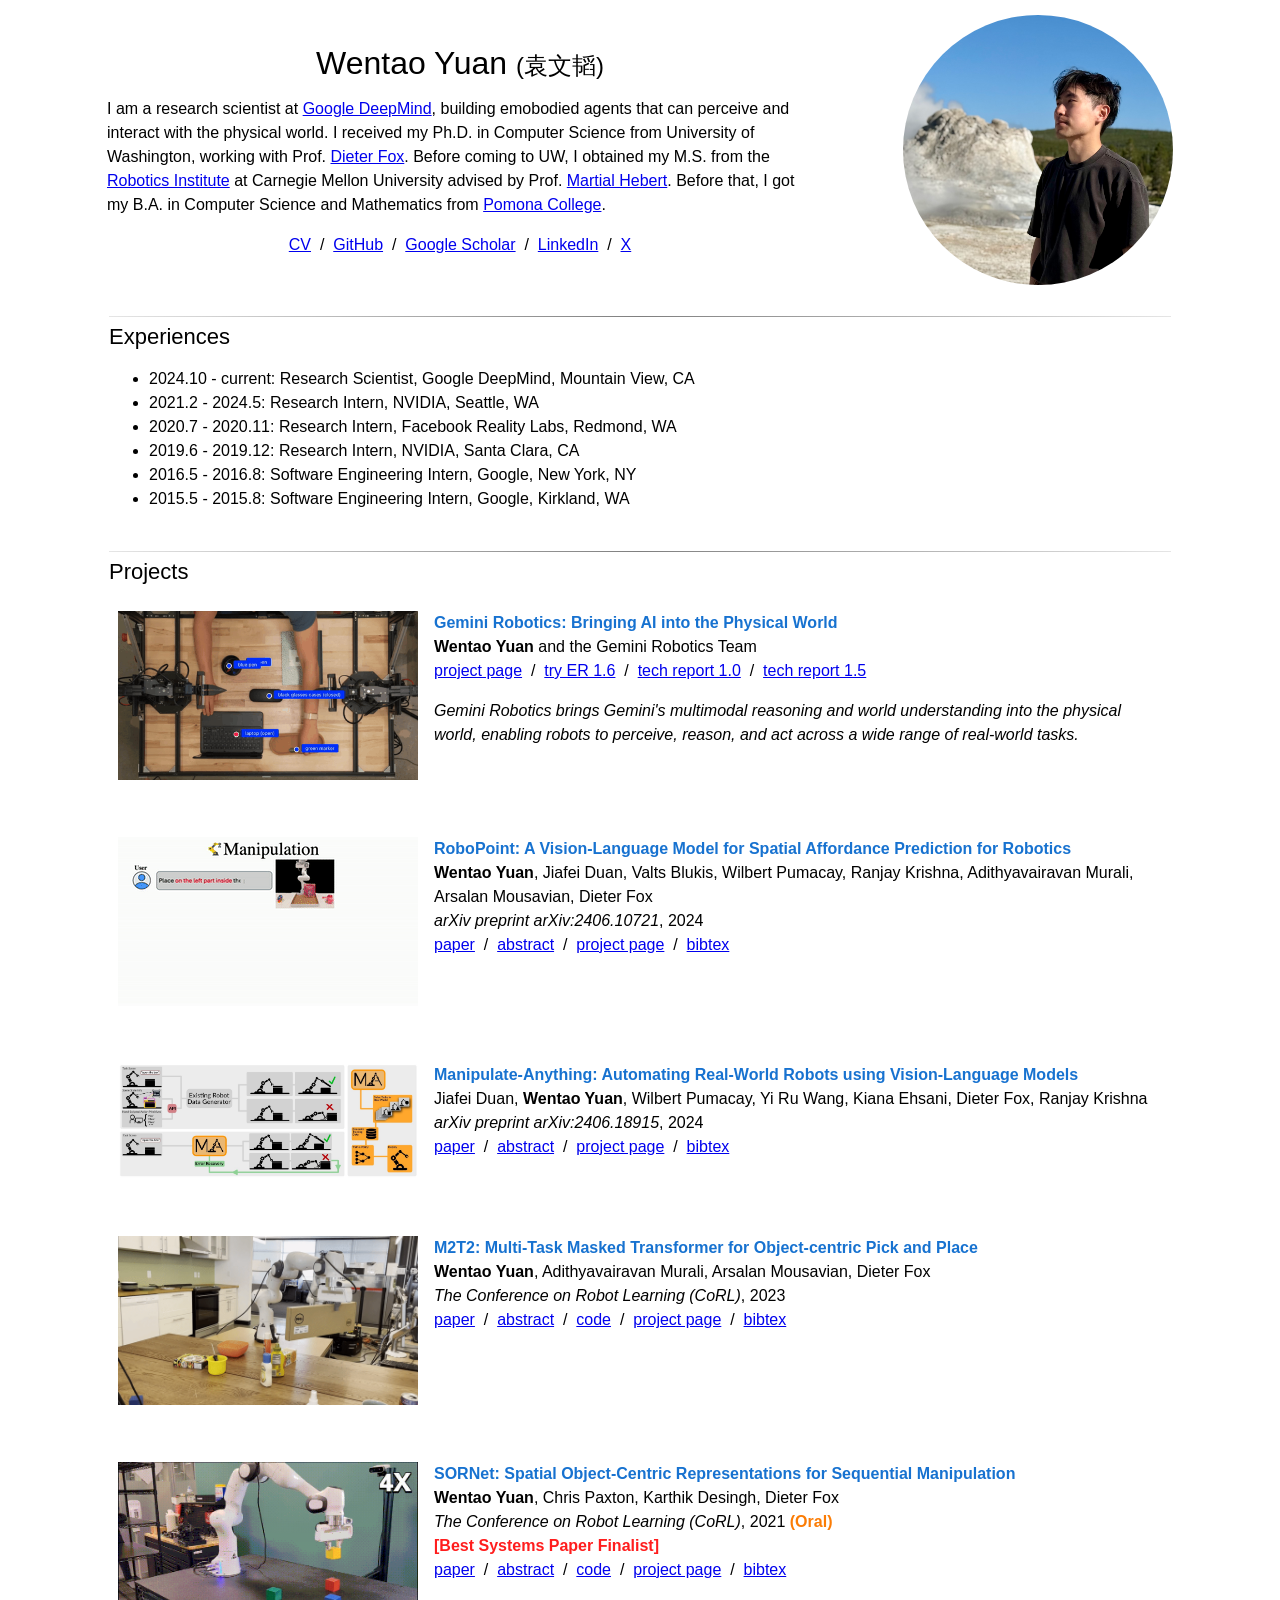
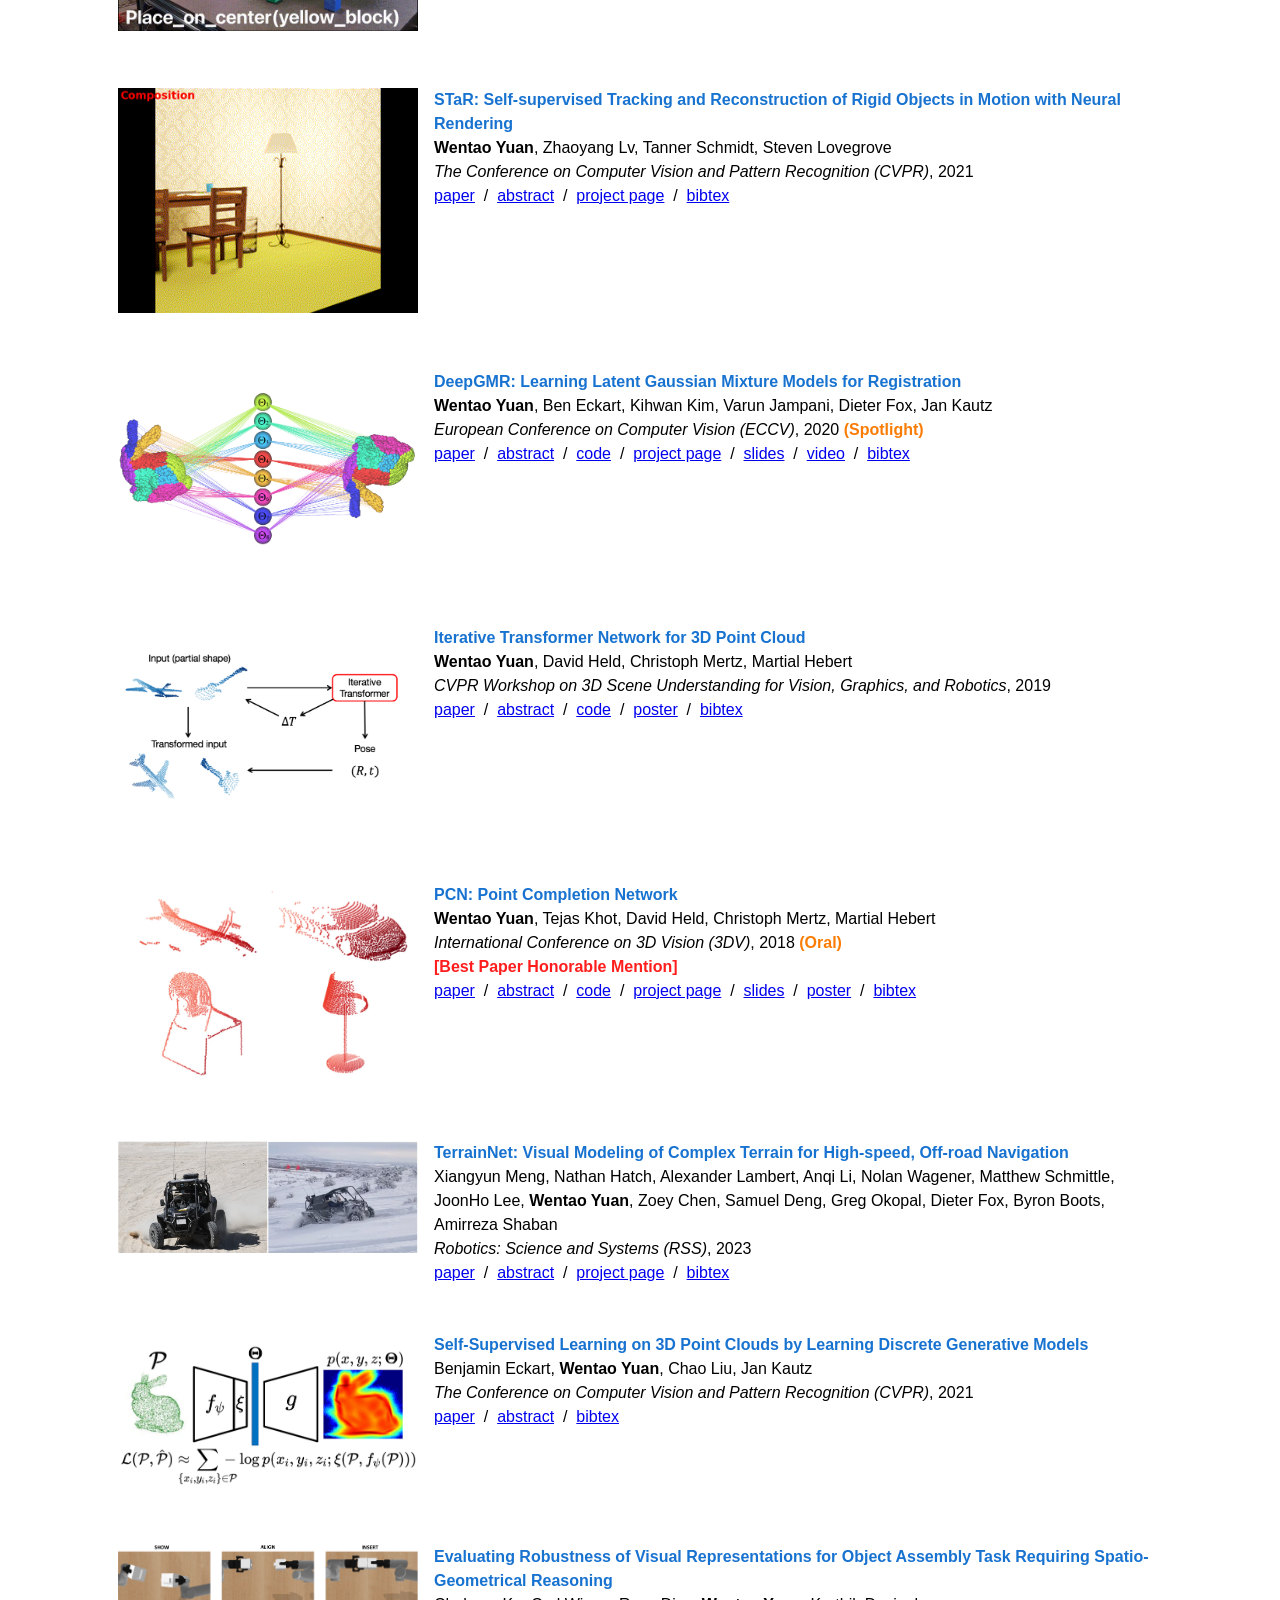
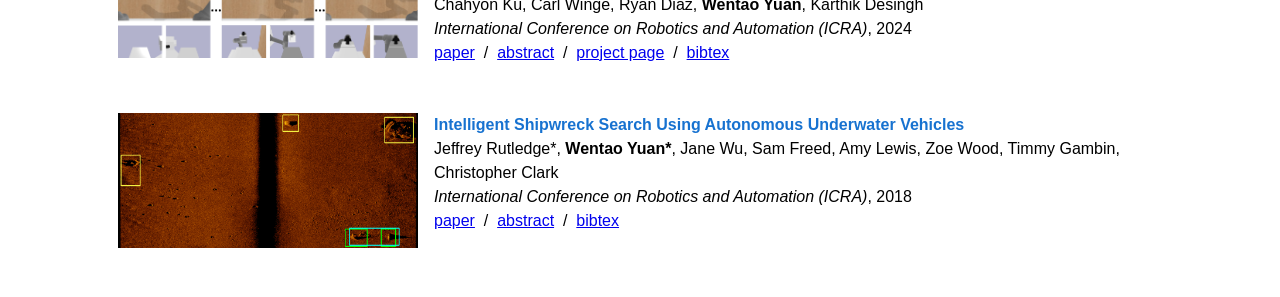
==== commit 0edd03ce: "Add Gemini Robotics" ====
--- a/index.html
+++ b/index.html
@@ -24,13 +24,13 @@
           <p align="center">
             <name>Wentao Yuan </name><cname>(&#34945;&#25991;&#38892;)</cname>
           </p>
-          <p>I am a research scientist at <a href="https://deepmind.google">Google DeepMind</a>. I received my Ph.D. in Computer Science from University of Washington, working with Prof. <a href="https://homes.cs.washington.edu/~fox">Dieter Fox</a>. I am interested in developing intelligent systems that enable emobodied agents to perceive and interact with diverse 3D environments. Before coming to UW, I obtained my M.S. from the <a href="https://ri.cmu.edu">Robotics Institute</a> at Carnegie Mellon University advised by Prof. <a href="https://cs.cmu.edu/~hebert">Martial Hebert</a>. Before that, I got my B.A. in Computer Science and Mathematics from <a href="https://www.pomona.edu">Pomona College</a>.</p>
+          <p>I am a research scientist at <a href="https://deepmind.google">Google DeepMind</a>, building emobodied agents that can perceive and interact with the physical world. I received my Ph.D. in Computer Science from University of Washington, working with Prof. <a href="https://homes.cs.washington.edu/~fox">Dieter Fox</a>. Before coming to UW, I obtained my M.S. from the <a href="https://ri.cmu.edu">Robotics Institute</a> at Carnegie Mellon University advised by Prof. <a href="https://cs.cmu.edu/~hebert">Martial Hebert</a>. Before that, I got my B.A. in Computer Science and Mathematics from <a href="https://www.pomona.edu">Pomona College</a>.</p>
           <p align=center>
             <a href="documents/CV.pdf">CV</a> &nbsp/&nbsp
             <a href="https://github.com/wentaoyuan">GitHub</a> &nbsp/&nbsp
             <a href="https://scholar.google.com/citations?user=PZZZG6YAAAAJ&hl=en">Google Scholar</a> &nbsp/&nbsp
             <a href="https://linkedin.com/in/wentaoyuan">LinkedIn</a> &nbsp/&nbsp
-            <a href="https://twitter.com/TonyWentaoYuan">Twitter</a>
+            <a href="https://x.com/TonyWentaoYuan">X</a>
           </p>
         </td>
         <td width="30%" align="right" class="image_container">
@@ -44,7 +44,41 @@
       <tr>
         <td>
           <hr>
-          <heading>Selected Publications</heading>
+          <heading>Experiences</heading>
+          <ul>
+            <li>2024.10 - current: Research Scientist, Google DeepMind, Mountain View, CA</li>
+            <li>2021.2 - 2024.5: Research Intern, NVIDIA, Seattle, WA</li>
+            <li>2020.7 - 2020.11: Research Intern, Facebook Reality Labs, Redmond, WA</li>
+            <li>2019.6 - 2019.12: Research Intern, NVIDIA, Santa Clara, CA</li>
+            <li>2016.5 - 2016.8: Software Engineering Intern, Google, New York, NY</li>
+            <li>2015.5 - 2015.8: Software Engineering Intern, Google, Kirkland, WA</li>
+          </ul>
+        </td>
+      </tr>
+      <tr>
+        <td>
+          <hr>
+          <heading>Projects</heading>
+          <table>
+            <tr>
+              <td width="25%" valign="top">
+                <p><img src="images/gemini-robotics-er.gif" width="300"></p>
+              </td>
+              <td width="75%" valign="top">
+                <p>
+                <papertitle>Gemini Robotics: Bringing AI into the Physical World</papertitle><br>
+                <strong>Wentao Yuan</strong> and the Gemini Robotics Team<br>
+                <a href="https://deepmind.google/models/gemini-robotics/">project page</a> &nbsp/&nbsp
+                <a href="https://aistudio.google.com/prompts/new_chat?model=gemini-robotics-er-1.6-preview">try ER 1.6</a> &nbsp/&nbsp
+                <a href="https://arxiv.org/abs/2503.20020">tech report 1.0</a> &nbsp/&nbsp
+                <a href="https://arxiv.org/abs/2510.03342">tech report 1.5</a>
+                </p>
+                <p><em>
+                  Gemini Robotics brings Gemini's multimodal reasoning and world understanding into the physical world, enabling robots to perceive, reason, and act across a wide range of real-world tasks.
+                </em></p>
+              </td>
+            </tr>
+          </table>
           <table>
             <tr>
               <td width="25%" valign="top">
@@ -326,13 +360,6 @@
               </script>
             </tr>
           </table>
-        </td>
-      </tr>
-
-      <tr>
-        <td>
-          <hr>
-          <heading>More Publications</heading>
           <table>
             <tr>
               <td width="25%" valign="top">
@@ -464,7 +491,7 @@
         </td>
       </tr>
 
-      <tr>
+      <!-- <tr>
         <td>
           <hr>
           <heading>Course Projects</heading>
@@ -501,21 +528,7 @@
             </tr>
           </table>
         </td>
-      </tr>
-
-      <tr>
-        <td>
-          <hr>
-          <heading>Experiences</heading>
-          <ul>
-            <li>2021.2 - 2024.5: Research Intern, NVIDIA, Seattle</li>
-            <li>2020.7 - 2020.11: Research Intern, Facebook Reality Labs, Redmond</li>
-            <li>2019.6 - 2019.12: Research Intern, NVIDIA, Santa Clara</li>
-            <li>2016.5 - 2016.8: Software Engineering Intern, Google, New York</li>
-            <li>2015.5 - 2015.8: Engineering Practicum Intern, Google, Kirkland</li>
-          </ul>
-        </td>
-      </tr>
+      </tr> -->
 
       <!-- <tr>
         <td>
--- a/style.css
+++ b/style.css
@@ -1,4 +1,4 @@
-table {max-width:1000px}
+table {max-width:1080px}
 td {padding:7px}
 td div {padding:7px}
 
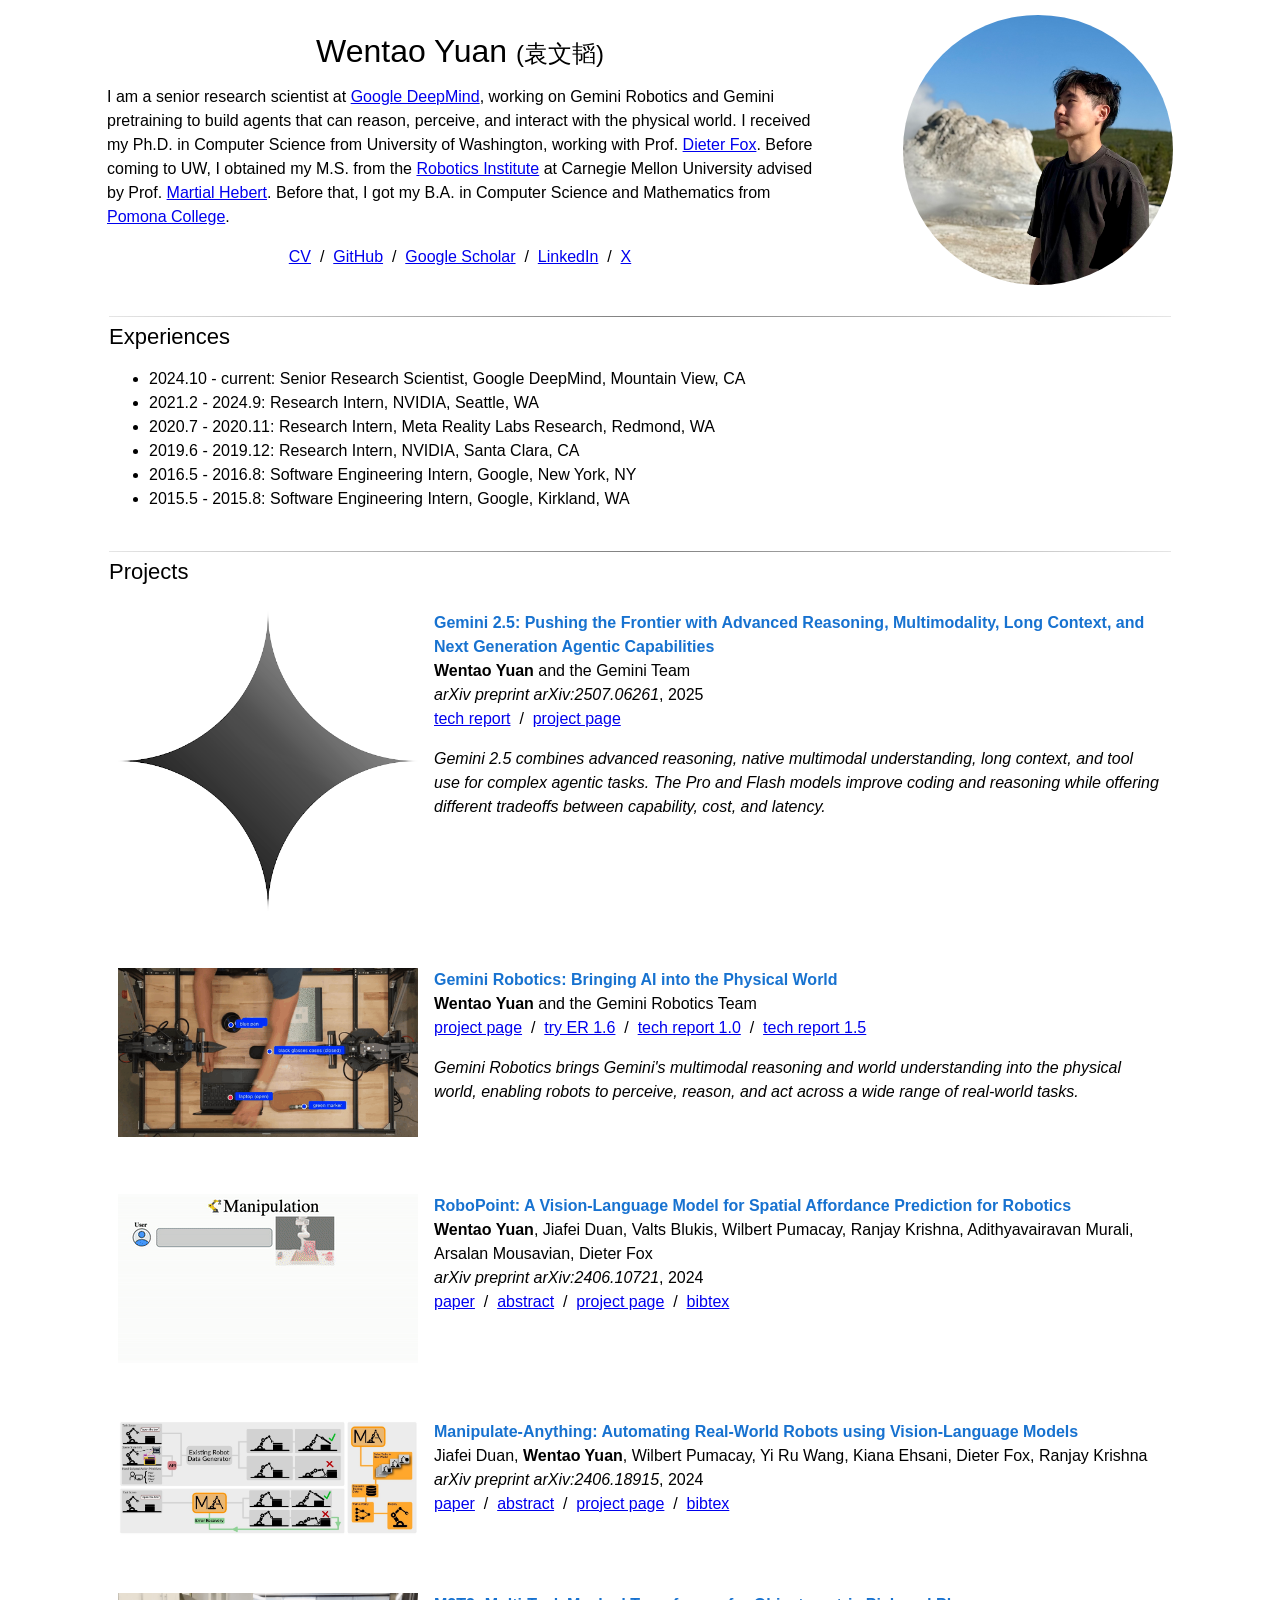
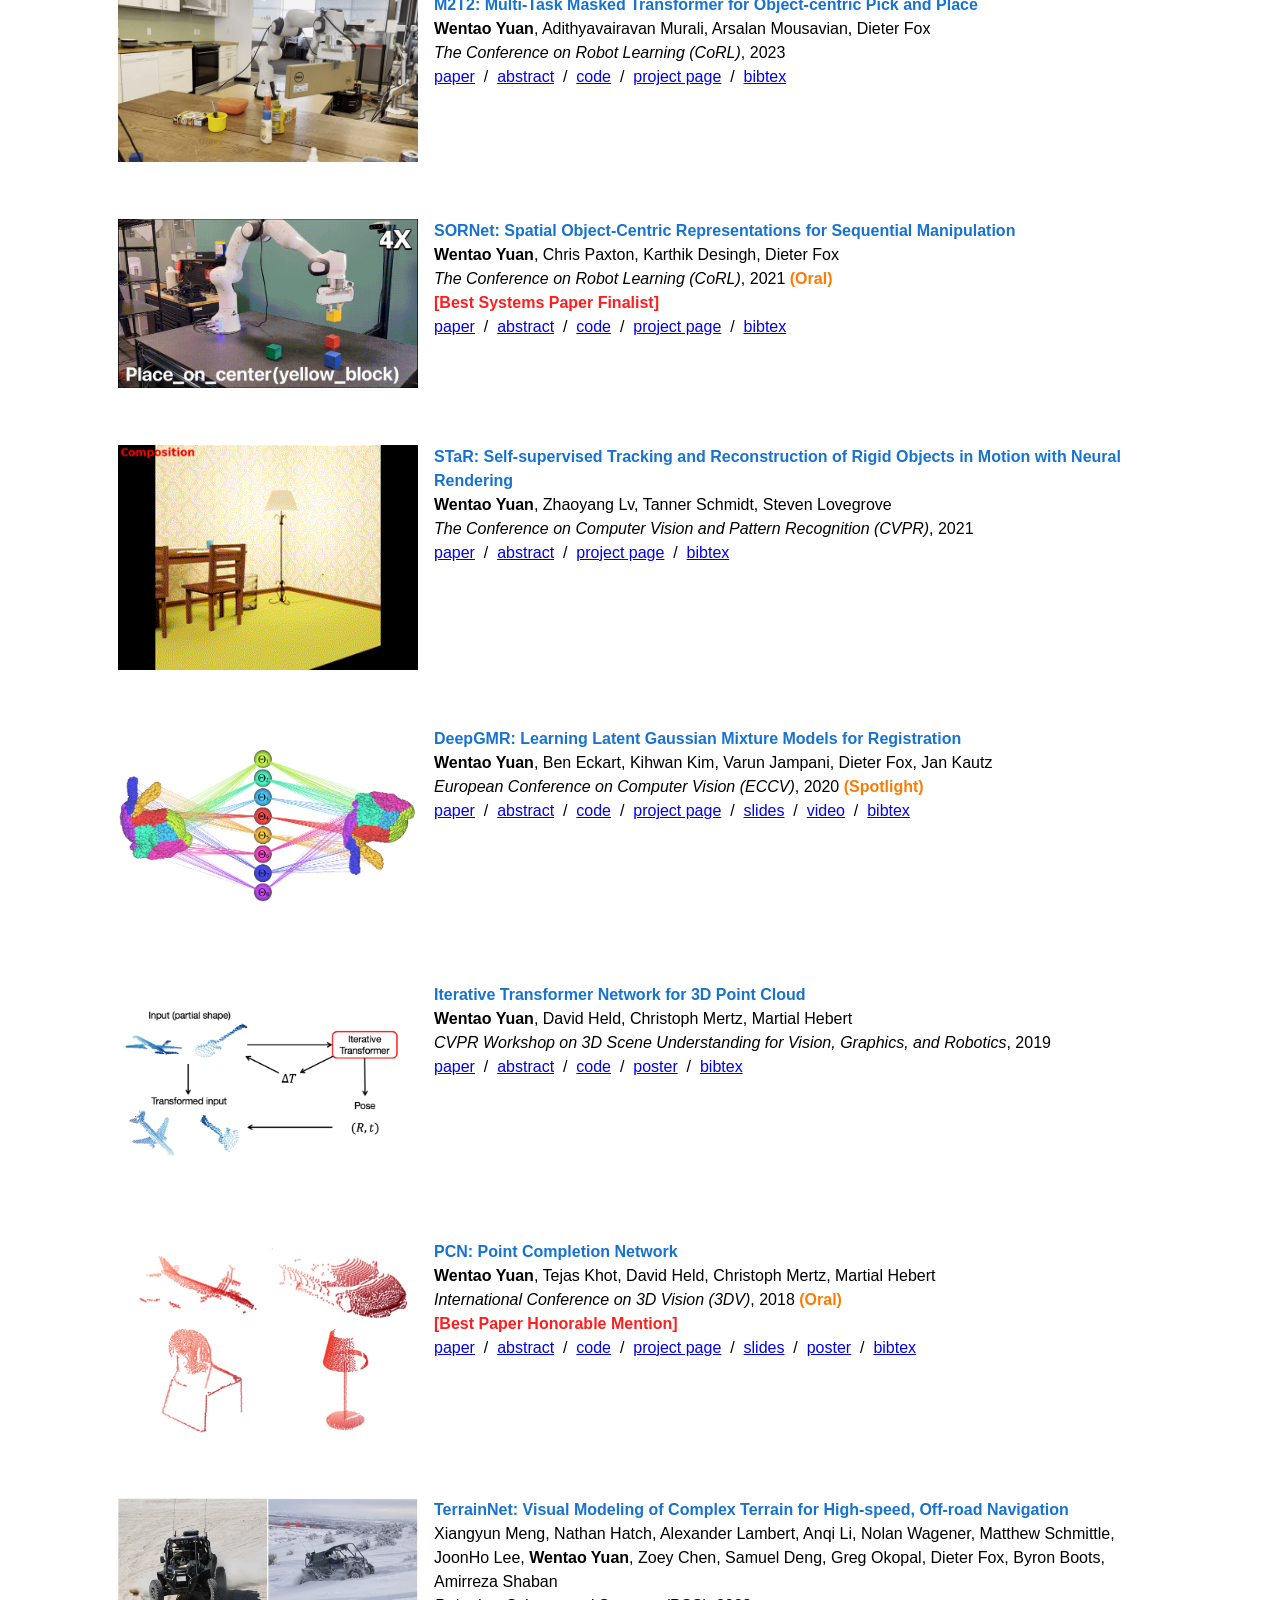
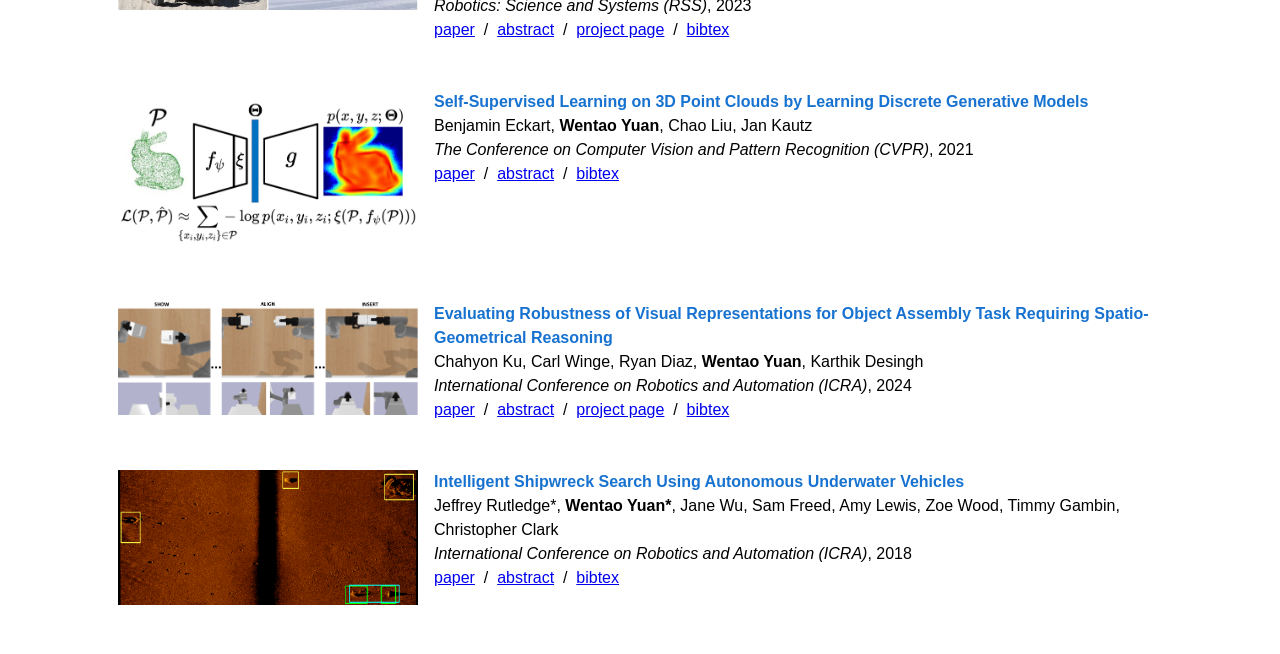
==== commit 2a1d6174: "Add Gemini 2.5, update CV, and automate GitHub Pages deployment" ====
--- a/index.html
+++ b/index.html
@@ -20,11 +20,11 @@
   <body>
     <table width="100%" align="center" border="0" cellspacing="0" cellpadding="20">
       <tr>
-        <td width=60%" align="left" valign="middle">
+        <td width="60%" align="left" valign="middle">
           <p align="center">
             <name>Wentao Yuan </name><cname>(&#34945;&#25991;&#38892;)</cname>
           </p>
-          <p>I am a research scientist at <a href="https://deepmind.google">Google DeepMind</a>, building emobodied agents that can perceive and interact with the physical world. I received my Ph.D. in Computer Science from University of Washington, working with Prof. <a href="https://homes.cs.washington.edu/~fox">Dieter Fox</a>. Before coming to UW, I obtained my M.S. from the <a href="https://ri.cmu.edu">Robotics Institute</a> at Carnegie Mellon University advised by Prof. <a href="https://cs.cmu.edu/~hebert">Martial Hebert</a>. Before that, I got my B.A. in Computer Science and Mathematics from <a href="https://www.pomona.edu">Pomona College</a>.</p>
+          <p>I am a senior research scientist at <a href="https://deepmind.google">Google DeepMind</a>, working on Gemini Robotics and Gemini pretraining to build agents that can reason, perceive, and interact with the physical world. I received my Ph.D. in Computer Science from University of Washington, working with Prof. <a href="https://homes.cs.washington.edu/~fox">Dieter Fox</a>. Before coming to UW, I obtained my M.S. from the <a href="https://ri.cmu.edu">Robotics Institute</a> at Carnegie Mellon University advised by Prof. <a href="https://cs.cmu.edu/~hebert">Martial Hebert</a>. Before that, I got my B.A. in Computer Science and Mathematics from <a href="https://www.pomona.edu">Pomona College</a>.</p>
           <p align=center>
             <a href="documents/CV.pdf">CV</a> &nbsp/&nbsp
             <a href="https://github.com/wentaoyuan">GitHub</a> &nbsp/&nbsp
@@ -46,9 +46,9 @@
           <hr>
           <heading>Experiences</heading>
           <ul>
-            <li>2024.10 - current: Research Scientist, Google DeepMind, Mountain View, CA</li>
-            <li>2021.2 - 2024.5: Research Intern, NVIDIA, Seattle, WA</li>
-            <li>2020.7 - 2020.11: Research Intern, Facebook Reality Labs, Redmond, WA</li>
+            <li>2024.10 - current: Senior Research Scientist, Google DeepMind, Mountain View, CA</li>
+            <li>2021.2 - 2024.9: Research Intern, NVIDIA, Seattle, WA</li>
+            <li>2020.7 - 2020.11: Research Intern, Meta Reality Labs Research, Redmond, WA</li>
             <li>2019.6 - 2019.12: Research Intern, NVIDIA, Santa Clara, CA</li>
             <li>2016.5 - 2016.8: Software Engineering Intern, Google, New York, NY</li>
             <li>2015.5 - 2015.8: Software Engineering Intern, Google, Kirkland, WA</li>
@@ -59,6 +59,25 @@
         <td>
           <hr>
           <heading>Projects</heading>
+          <table>
+            <tr>
+              <td width="25%" valign="top">
+                <p><img src="images/gemini-2.5.png" alt="Gemini logo" width="300"></p>
+              </td>
+              <td width="75%" valign="top">
+                <p>
+                <papertitle>Gemini 2.5: Pushing the Frontier with Advanced Reasoning, Multimodality, Long Context, and Next Generation Agentic Capabilities</papertitle><br>
+                <strong>Wentao Yuan</strong> and the Gemini Team<br>
+                <em>arXiv preprint arXiv:2507.06261</em>, 2025<br>
+                <a href="https://arxiv.org/abs/2507.06261">tech report</a> &nbsp/&nbsp
+                <a href="https://deepmind.google/models/gemini/">project page</a>
+                </p>
+                <p><em>
+                  Gemini 2.5 combines advanced reasoning, native multimodal understanding, long context, and tool use for complex agentic tasks. The Pro and Flash models improve coding and reasoning while offering different tradeoffs between capability, cost, and latency.
+                </em></p>
+              </td>
+            </tr>
+          </table>
           <table>
             <tr>
               <td width="25%" valign="top">
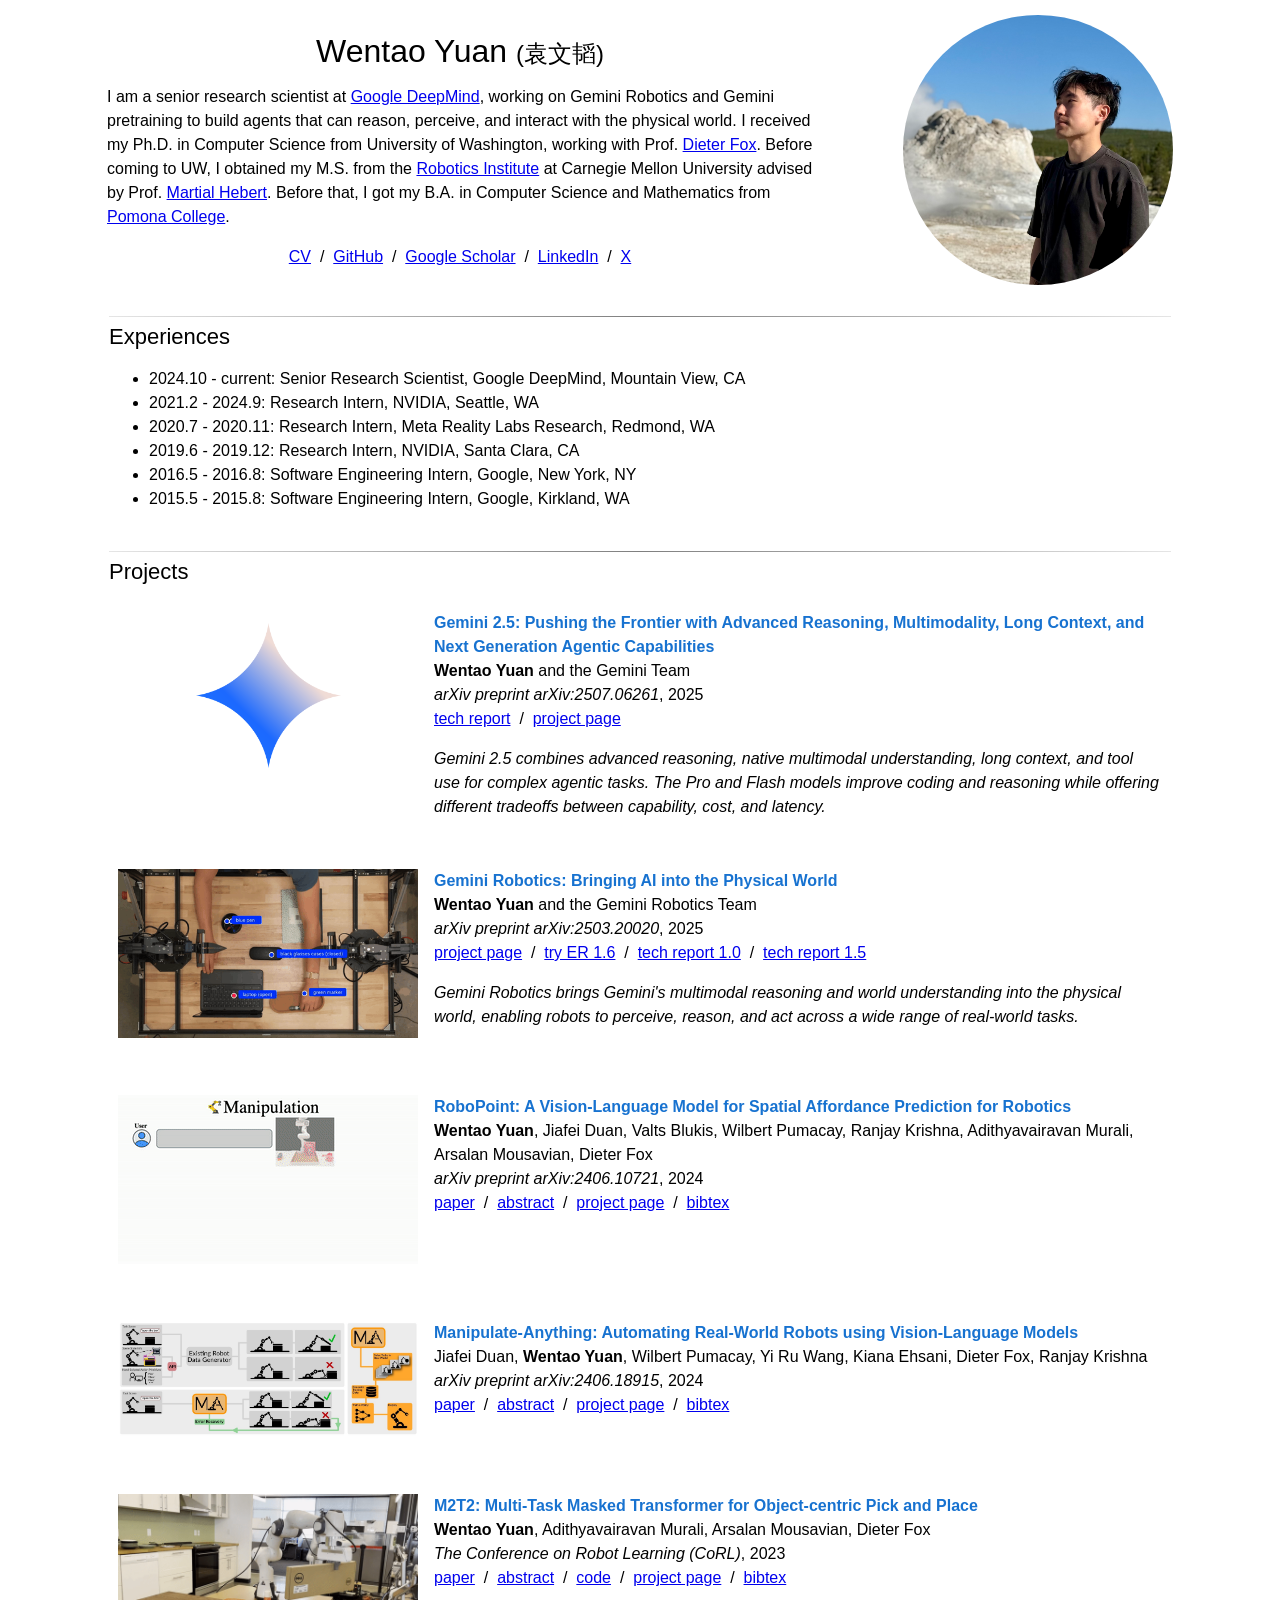
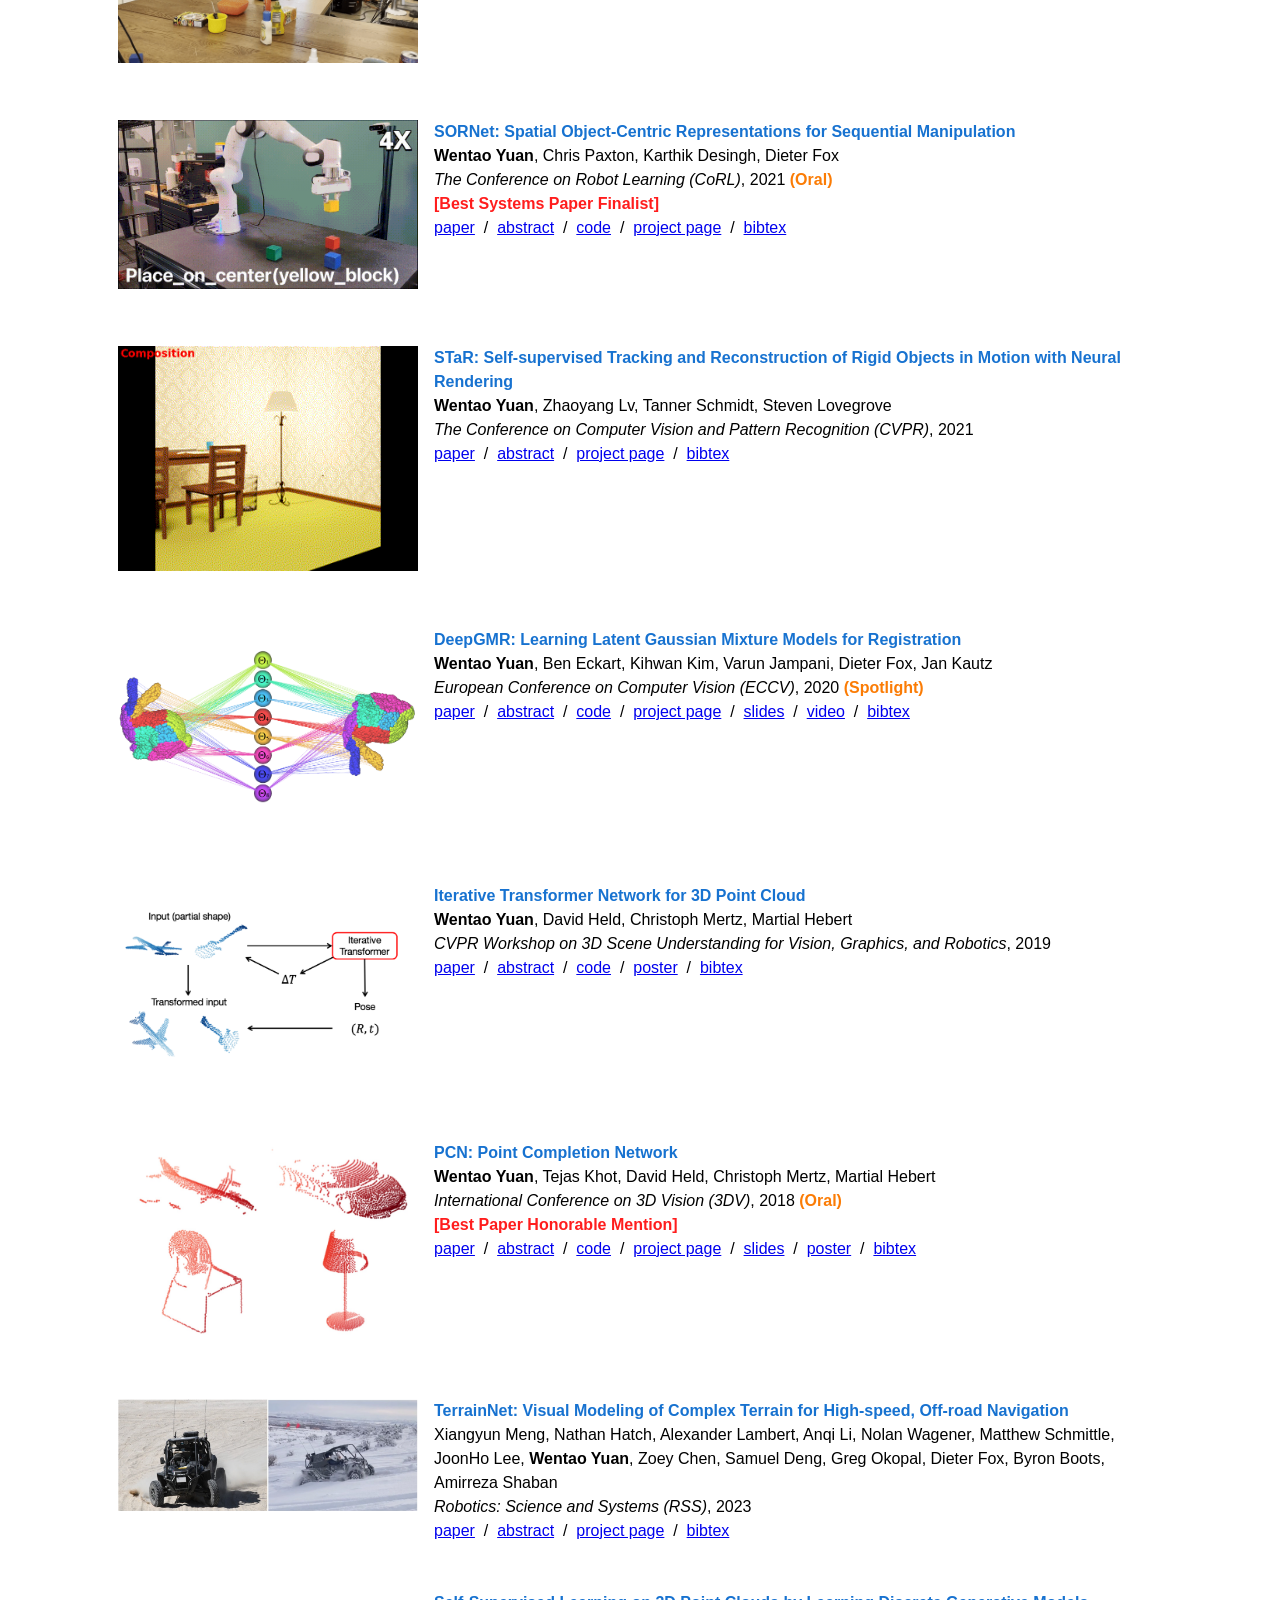
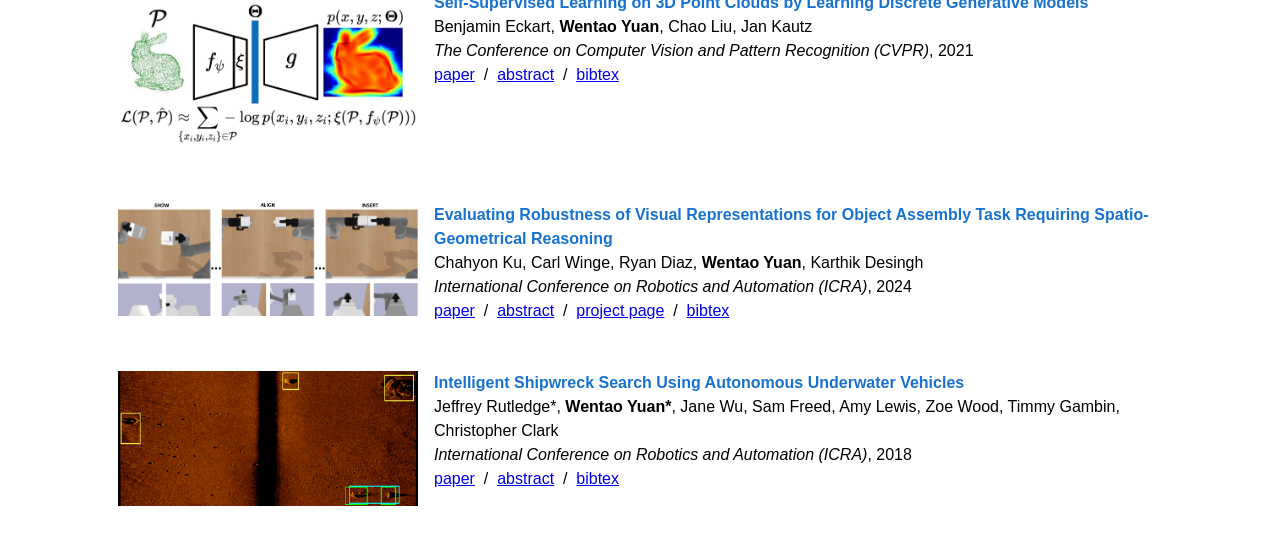
==== commit 2aa3125e: "Use blue Gemini thumbnail with landscape padding and cite Robotics 1.0" ====
--- a/index.html
+++ b/index.html
@@ -62,7 +62,7 @@
           <table>
             <tr>
               <td width="25%" valign="top">
-                <p><img src="images/gemini-2.5.png" alt="Gemini logo" width="300"></p>
+                <p><img src="images/gemini-2.5.png" alt="Blue Gemini logo" width="300" height="169" style="object-fit: contain; padding: 12px; box-sizing: border-box; background: #fff;"></p>
               </td>
               <td width="75%" valign="top">
                 <p>
@@ -87,6 +87,7 @@
                 <p>
                 <papertitle>Gemini Robotics: Bringing AI into the Physical World</papertitle><br>
                 <strong>Wentao Yuan</strong> and the Gemini Robotics Team<br>
+                <em>arXiv preprint arXiv:2503.20020</em>, 2025<br>
                 <a href="https://deepmind.google/models/gemini-robotics/">project page</a> &nbsp/&nbsp
                 <a href="https://aistudio.google.com/prompts/new_chat?model=gemini-robotics-er-1.6-preview">try ER 1.6</a> &nbsp/&nbsp
                 <a href="https://arxiv.org/abs/2503.20020">tech report 1.0</a> &nbsp/&nbsp
